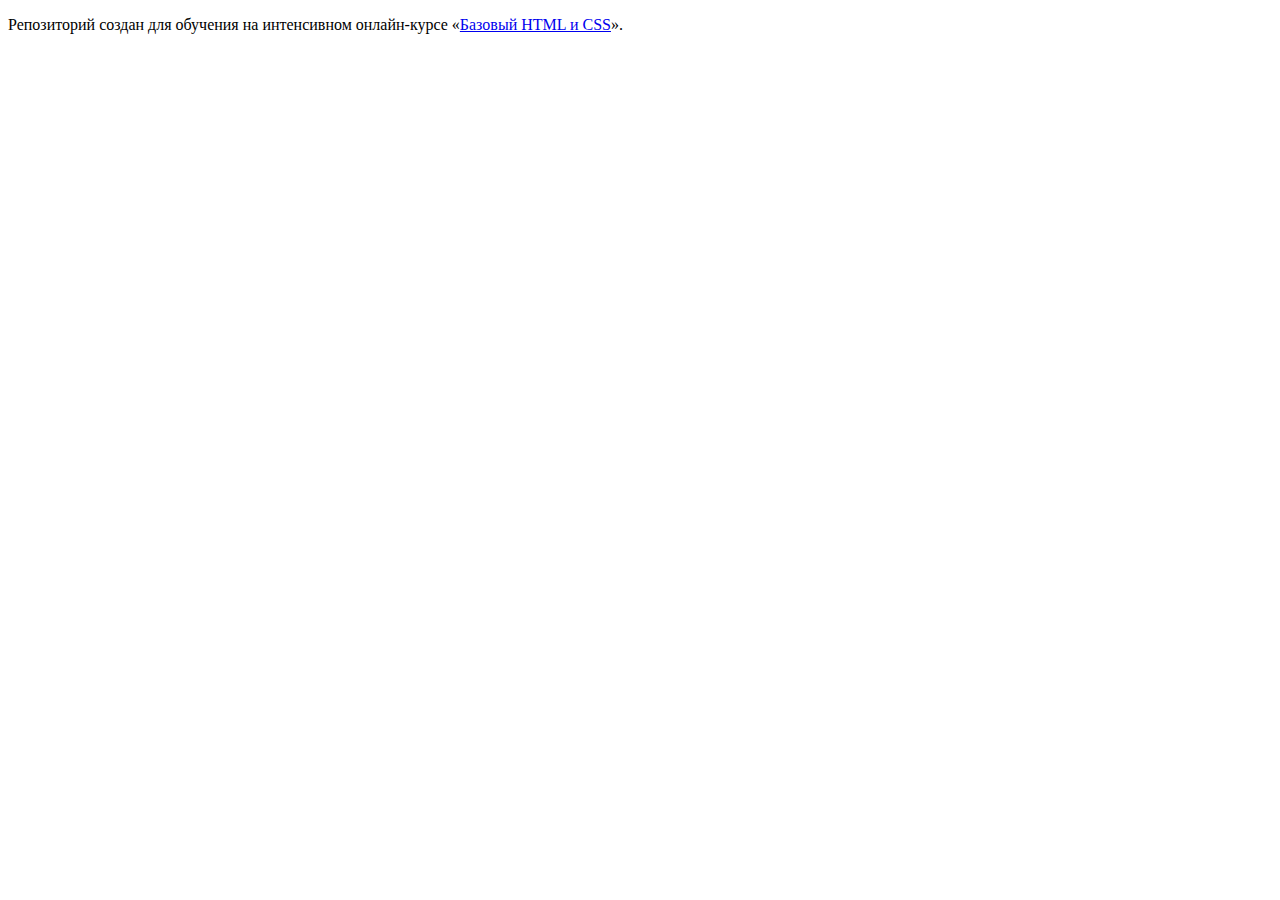
==== index.html @ d5a1de82 ":hatching_chick:" ====
<!DOCTYPE html>
<html lang="ru">
  <head>
    <meta charset="utf-8">
    <title>HTML Academy: Барбершоп</title>
  </head>
  <body>

    <p>Репозиторий создан для обучения на интенсивном онлайн‑курсе «<a href="https://htmlacademy.ru/intensive/htmlcss">Базовый HTML и CSS</a>».</p>

  </body>
</html>
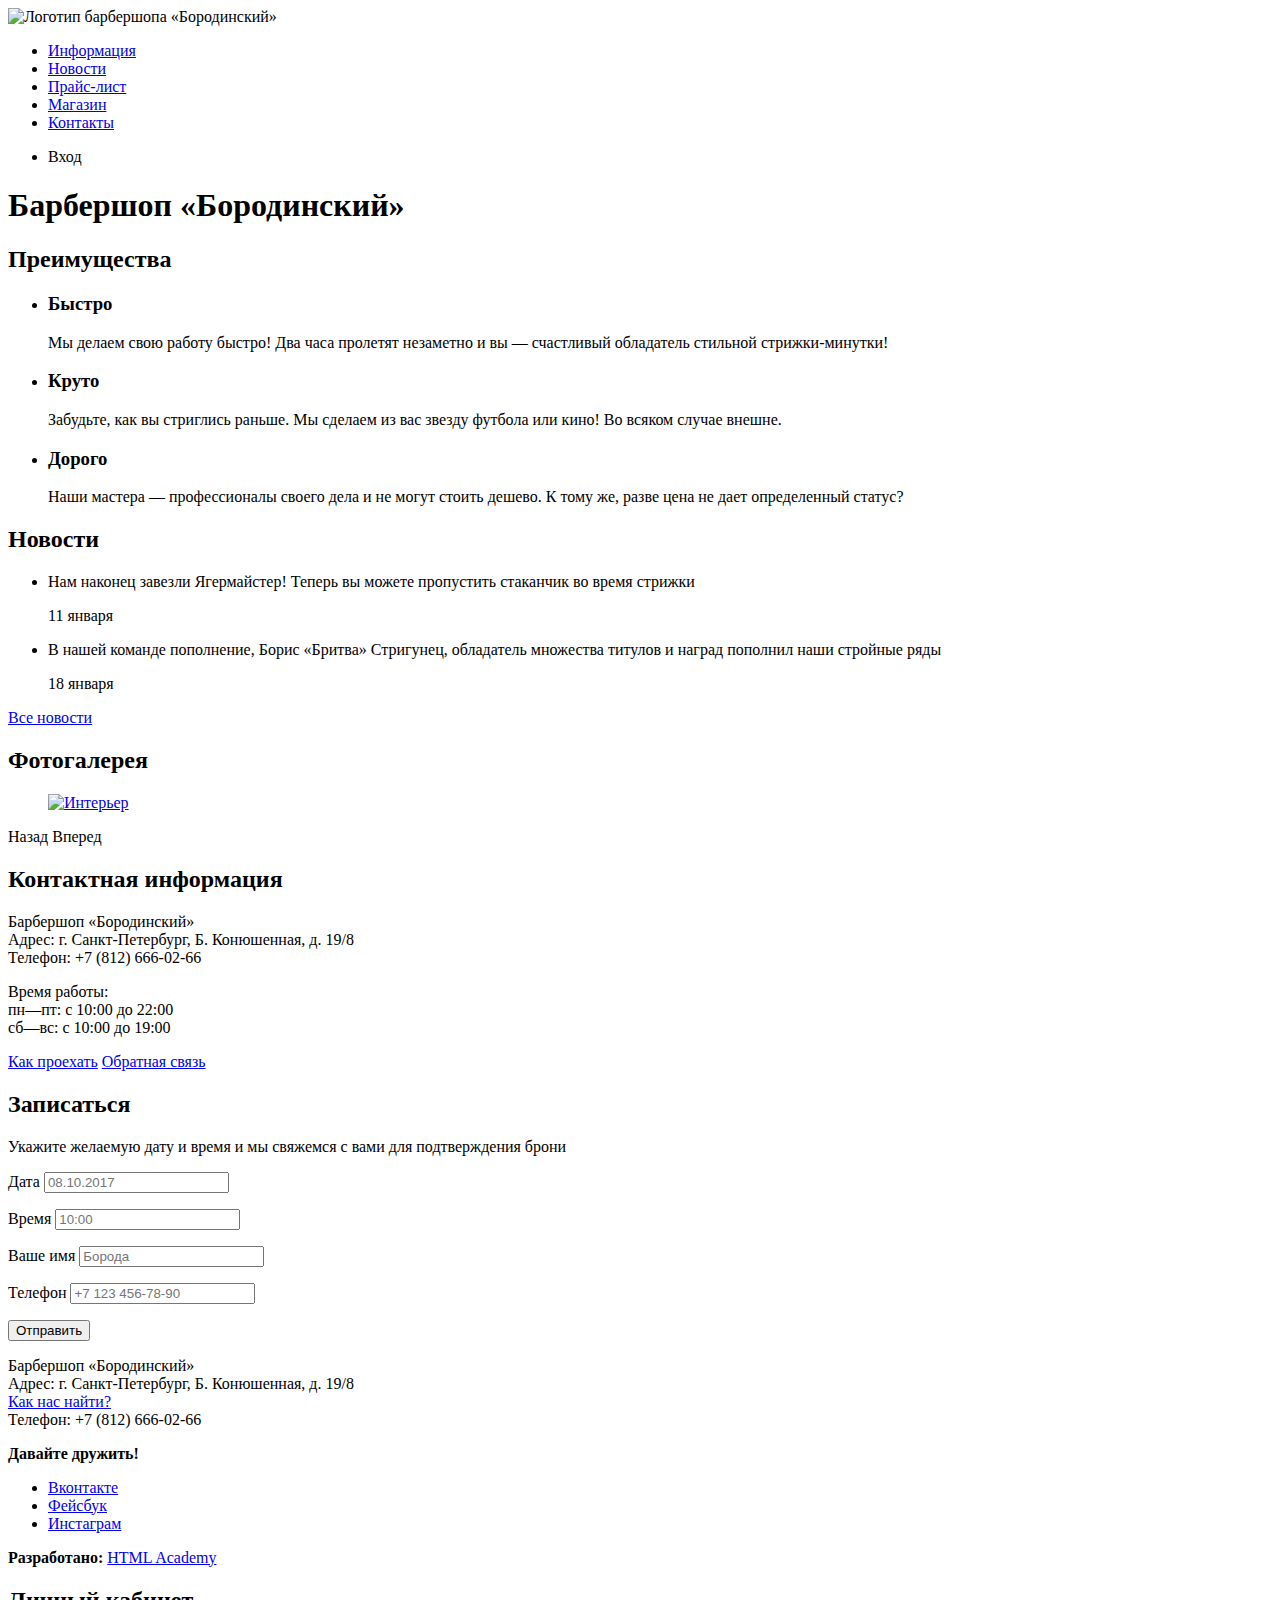
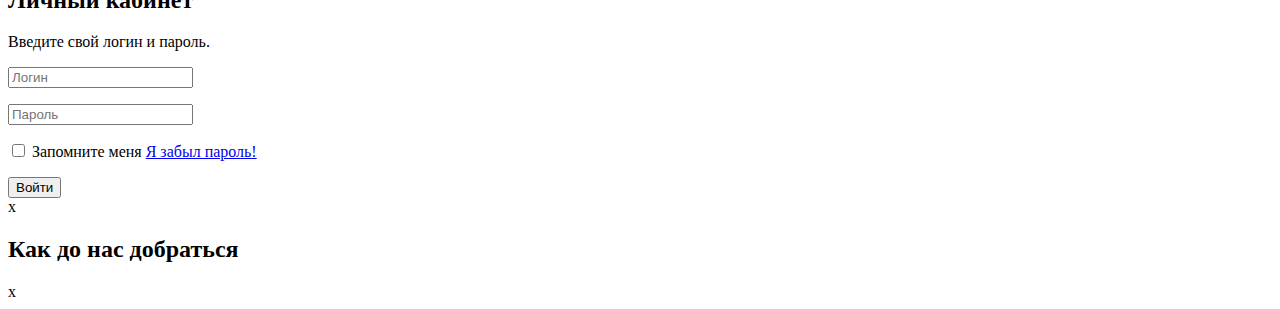
==== commit 12afd858: "barbershop layout start" ====
--- a/index.html
+++ b/index.html
@@ -2,11 +2,141 @@
 <html lang="ru">
   <head>
     <meta charset="utf-8">
-    <title>HTML Academy: Барбершоп</title>
+    <title>Барбершоп «Бородинский»</title>
   </head>
   <body>
-
-    <p>Репозиторий создан для обучения на интенсивном онлайн‑курсе «<a href="https://htmlacademy.ru/intensive/htmlcss">Базовый HTML и CSS</a>».</p>
-
+    <header class="main-header">
+      <nav class="main-navigation">
+        <a class="main-header-logo">
+          <img src="img/index-logo.svg" width="368" height="153" alt="Логотип барбершопа «Бородинский»">
+        </a>
+        <ul class="site-navigation">
+          <li><a href="info.html">Информация</a></li>
+          <li><a href="news.html">Новости</a></li>
+          <li><a href="price.html">Прайс-лист</a></li>
+          <li><a href="catalog.html">Магазин</a></li>
+          <li><a href="contacts.html">Контакты</a></li>
+        </ul>
+        <ul class="user-navigation">
+          <li class="login-link">Вход</li>
+        </ul>
+      </nav>
+    </header>
+    <main class="container">
+      <h1 class="visually-hidden">Барбершоп «Бородинский»</h1>
+      <section class="features">
+        <h2 class="visually-hidden">Преимущества</h2>
+        <ul class="features-list">
+          <li class="feature-item">
+            <h3>Быстро</h3>
+            <p>Мы делаем свою работу быстро! Два часа пролетят незаметно и вы — счастливый обладатель стильной стрижки-минутки!</p>
+          </li>
+          <li class="feature-item">
+            <h3>Круто</h3>
+            <p>Забудьте, как вы стриглись раньше. Мы сделаем из вас звезду футбола или кино! Во всяком случае внешне.</p>
+          </li>
+          <li class="feature-item">
+            <h3>Дорого</h3>
+            <p>Наши мастера — профессионалы своего дела и не могут стоить дешево. К тому же, разве цена не дает определенный статус?</p>
+          </li>
+        </ul>
+      </section>
+      <section class="news">
+        <h2>Новости</h2>
+        <ul class="news-list">
+          <li class="news-item">
+            <p>Нам наконец завезли Ягермайстер! Теперь вы можете пропустить стаканчик во время стрижки</p>
+            <time datetime="2016-01-11">11 января</time>
+          </li>
+          <li class="news-item">
+            <p>В нашей команде пополнение, Борис «Бритва» Стригунец, обладатель множества титулов и наград пополнил наши стройные ряды</p>
+            <time datetime="2016-01-18">18 января</time>
+          </li>
+        </ul>
+        <a class="button" href="news.html">Все новости</a>
+      </section>
+      <section class="gallery">
+        <h2>Фотогалерея</h2>
+        <figure class="gallery-content">
+          <a href="#"><img src="img/studio.jpg" width="286" height="164" alt="Интерьер"></a>
+        </figure>
+        <span class="button gallery-button gallery-button-back">Назад</span>
+        <span class="button gallery-button gallery-button-next">Вперед</span>
+      </section>
+      <section class="contacts">
+        <h2>Контактная информация</h2>
+        <p>
+          Барбершоп «Бородинский»<br> Адрес: г. Санкт-Петербург, Б. Конюшенная, д. 19/8<br> Телефон: +7 (812) 666-02-66
+        </p>
+        <p>
+          Время работы:<br> пн—пт: с 10:00 до 22:00<br> сб—вс: с 10:00 до 19:00
+        </p>
+        <a class="button contacts-button" href="map.html">Как проехать</a>
+        <a class="button contacts-button" href="contacts.html">Обратная связь</a>
+      </section>
+      <section class="appointment">
+        <h2>Записаться</h2>
+        <p class="appointment-info">Укажите желаемую дату и время и мы свяжемся с вами для подтверждения брони</p>
+        <form class="appointment-form" action="https://echo.htmlacademy.ru" method="post">
+          <p class="appointment-item">
+            Дата
+            <input type="text" name="date" value="" placeholder="08.10.2017">
+          </p>
+          <p class="appointment-item">
+            Время
+            <input type="text" name="time" value="" placeholder="10:00">
+          </p>
+          <p class="appointment-item">
+            Ваше имя
+            <input type="text" name="name" value="" placeholder="Борода">
+          </p>
+          <p class="appointment-item">
+            Телефон
+            <input type="tel" name="phone" value="" placeholder="+7 123 456-78-90">
+          </p>
+          <button class="button" type="submit">Отправить</button>
+        </form>
+      </section>
+    </main>
+    <footer class="main-footer">
+      <p class="footer-contacts">
+        Барбершоп «Бородинский»<br> Адрес: г. Санкт-Петербург, Б. Конюшенная, д. 19/8<br>
+        <a href="map.html">Как нас найти?</a><br> Телефон: +7 (812) 666-02-66
+      </p>
+      <div class="footer-social">
+        <b>Давайте дружить!</b>
+        <ul>
+          <li><a class="social-button" href="#">Вконтакте</a></li>
+          <li><a class="social-button" href="#">Фейсбук</a></li>
+          <li><a class="social-button" href="#">Инстаграм</a></li>
+        </ul>
+      </div>
+      <p class="footer-copyright">
+        <b>Разработано:</b>
+        <a class="button" href="https://htmlacademy.ru">HTML Academy</a>
+      </p>
+    </footer>
+    <section class="modal modal-login">
+      <h2>Личный кабинет</h2>
+      <p>Введите свой логин и пароль.</p>
+      <form class="login-form" action="https://echo.htmlacademy.ru" method="post">
+        <p>
+          <input class="login-icon-user" type="text" name="login" placeholder="Логин">
+        </p>
+        <p>
+          <input class="login-icon-password" type="password" name="password" placeholder="Пароль">
+        </p>
+        <p class="login-password-info">
+          <input type="checkbox" name="remember" class="visually-hidden"> Запомните меня
+          <a class="restore" href="#">Я забыл пароль!</a>
+        </p>
+        <button class="button" type="submit">Войти</button>
+      </form>
+      <span class="modal-close">x</span>
+    </section>
+    <section class="modal modal-map">
+      <h2 class="visually-hidden">Как до нас добраться</h2>
+      <span class="modal-close">x</span>
+    </section>
   </body>
 </html>
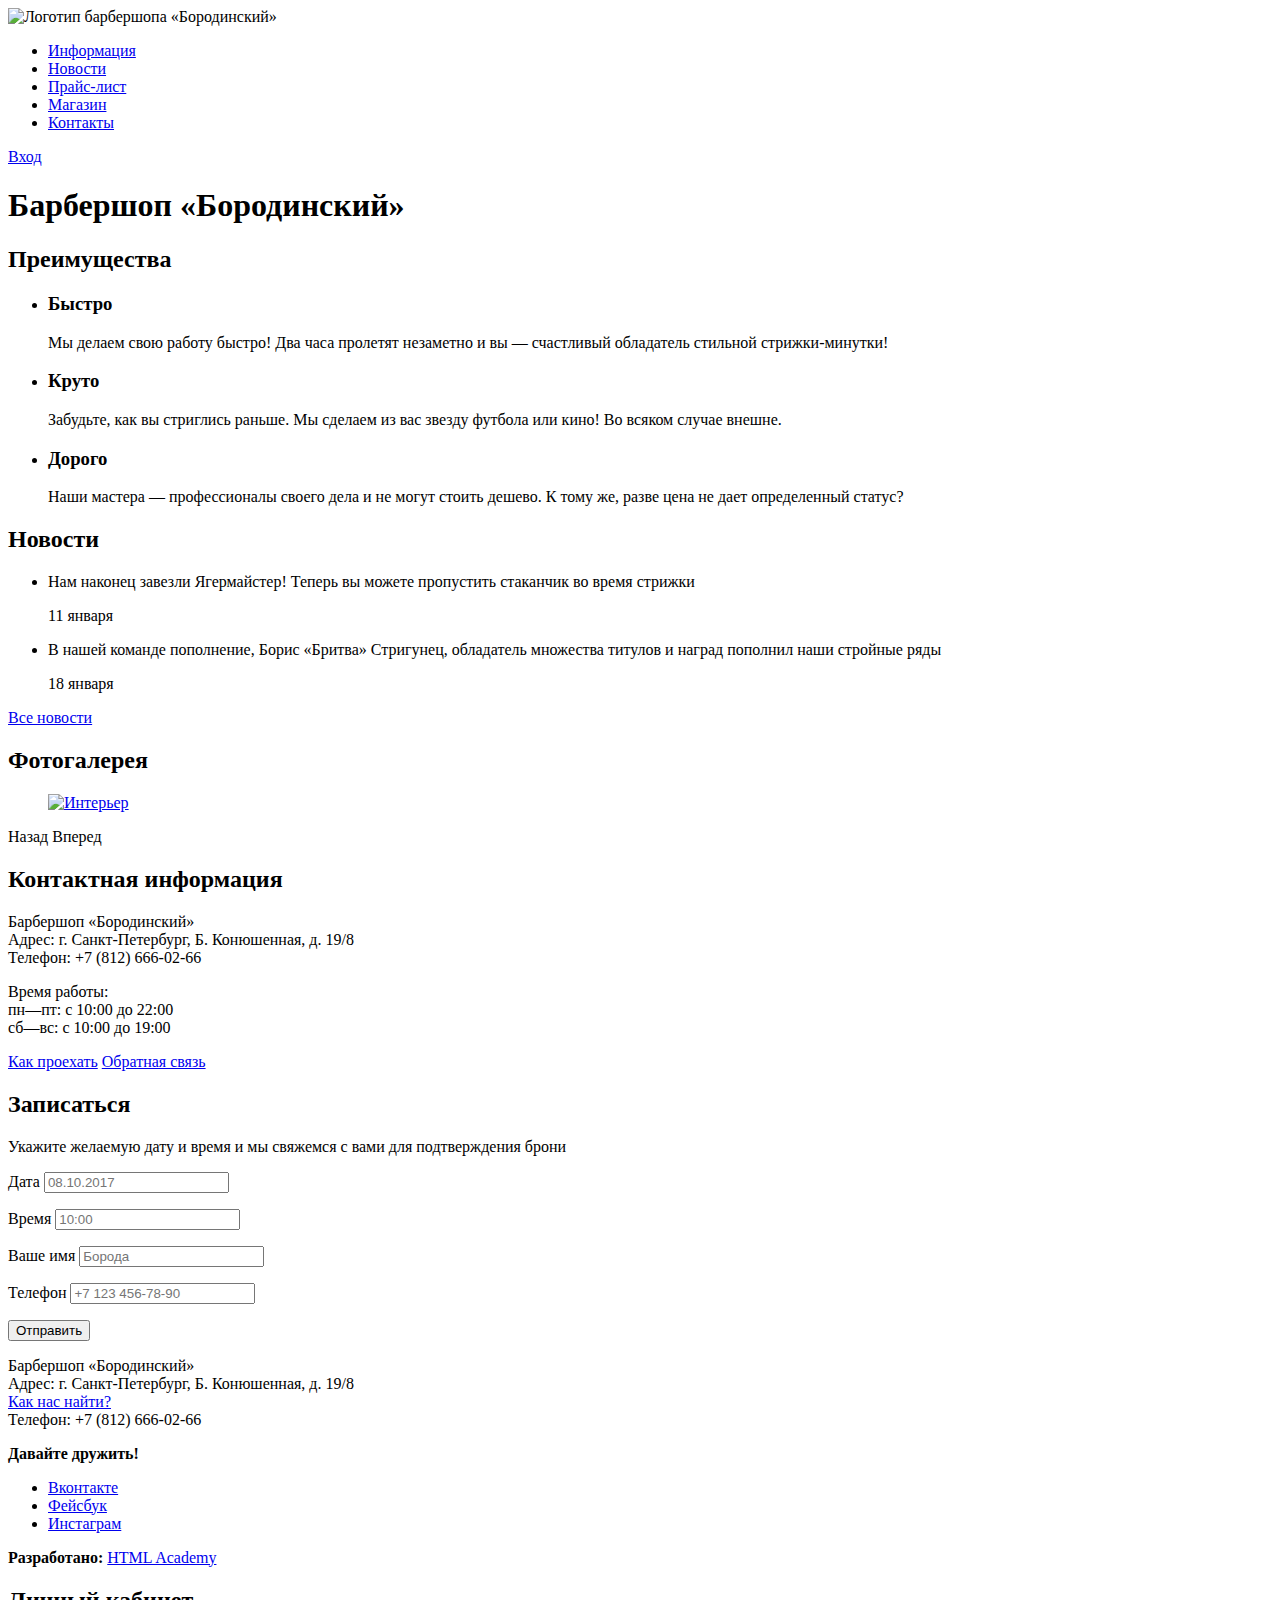
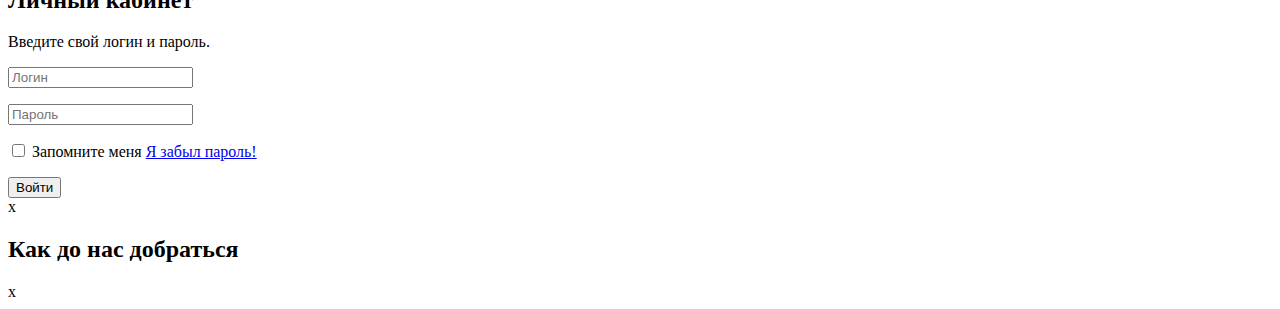
==== commit 47152256: "layout start" ====
--- a/index.html
+++ b/index.html
@@ -8,7 +8,7 @@
     <header class="main-header">
       <nav class="main-navigation">
         <a class="main-header-logo">
-          <img src="img/index-logo.svg" width="368" height="153" alt="Логотип барбершопа «Бородинский»">
+          <img src="http://placehold.it/368x153" width="368" height="153" alt="Логотип барбершопа «Бородинский»">
         </a>
         <ul class="site-navigation">
           <li><a href="info.html">Информация</a></li>
@@ -17,9 +17,9 @@
           <li><a href="catalog.html">Магазин</a></li>
           <li><a href="contacts.html">Контакты</a></li>
         </ul>
-        <ul class="user-navigation">
-          <li class="login-link">Вход</li>
-        </ul>
+        <div class="user-navigation">
+          <a class="login-link" href="#">Вход</a>
+        </div>
       </nav>
     </header>
     <main class="container">
@@ -58,7 +58,7 @@
       <section class="gallery">
         <h2>Фотогалерея</h2>
         <figure class="gallery-content">
-          <a href="#"><img src="img/studio.jpg" width="286" height="164" alt="Интерьер"></a>
+          <a href="#"><img src="http://placehold.it/286x164" width="286" height="164" alt="Интерьер"></a>
         </figure>
         <span class="button gallery-button gallery-button-back">Назад</span>
         <span class="button gallery-button gallery-button-next">Вперед</span>
@@ -100,7 +100,8 @@
     </main>
     <footer class="main-footer">
       <p class="footer-contacts">
-        Барбершоп «Бородинский»<br> Адрес: г. Санкт-Петербург, Б. Конюшенная, д. 19/8<br>
+        Барбершоп «Бородинский»<br>
+        Адрес: г. Санкт-Петербург, Б. Конюшенная, д. 19/8<br>
         <a href="map.html">Как нас найти?</a><br> Телефон: +7 (812) 666-02-66
       </p>
       <div class="footer-social">
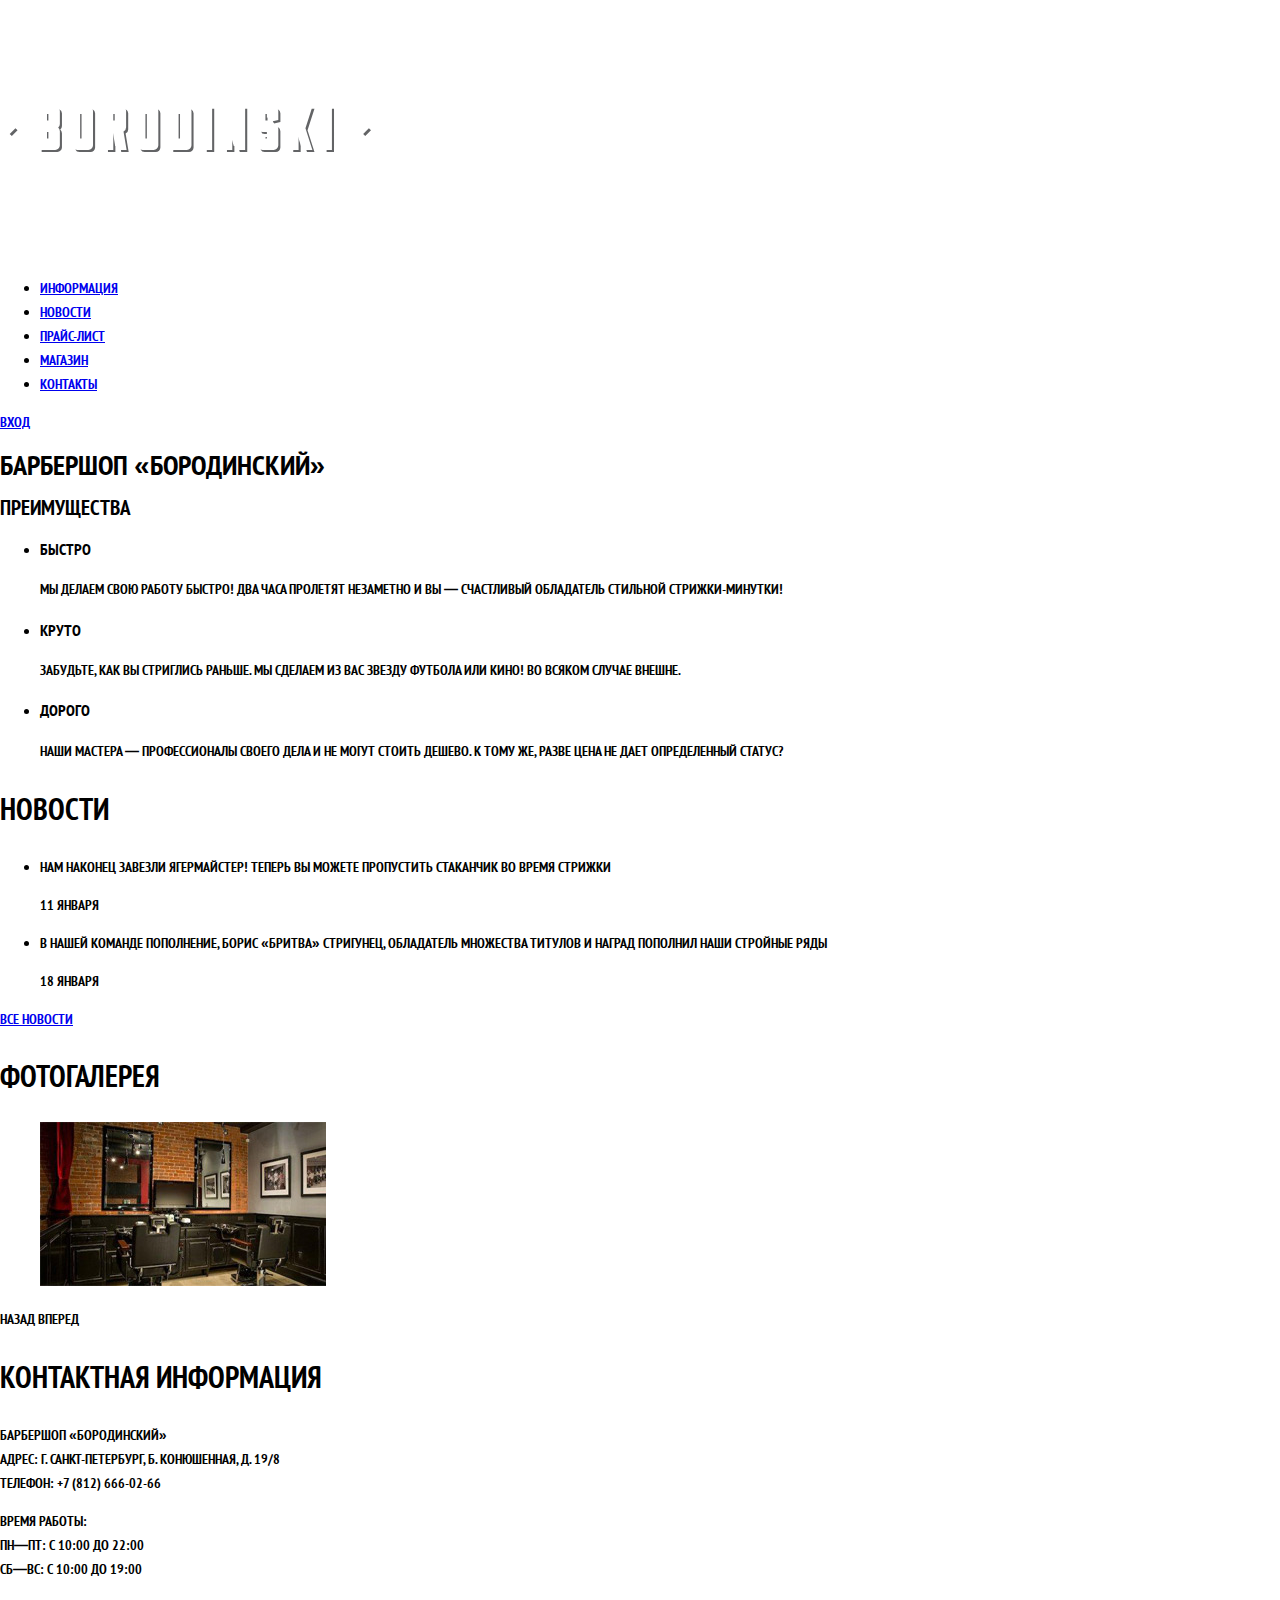
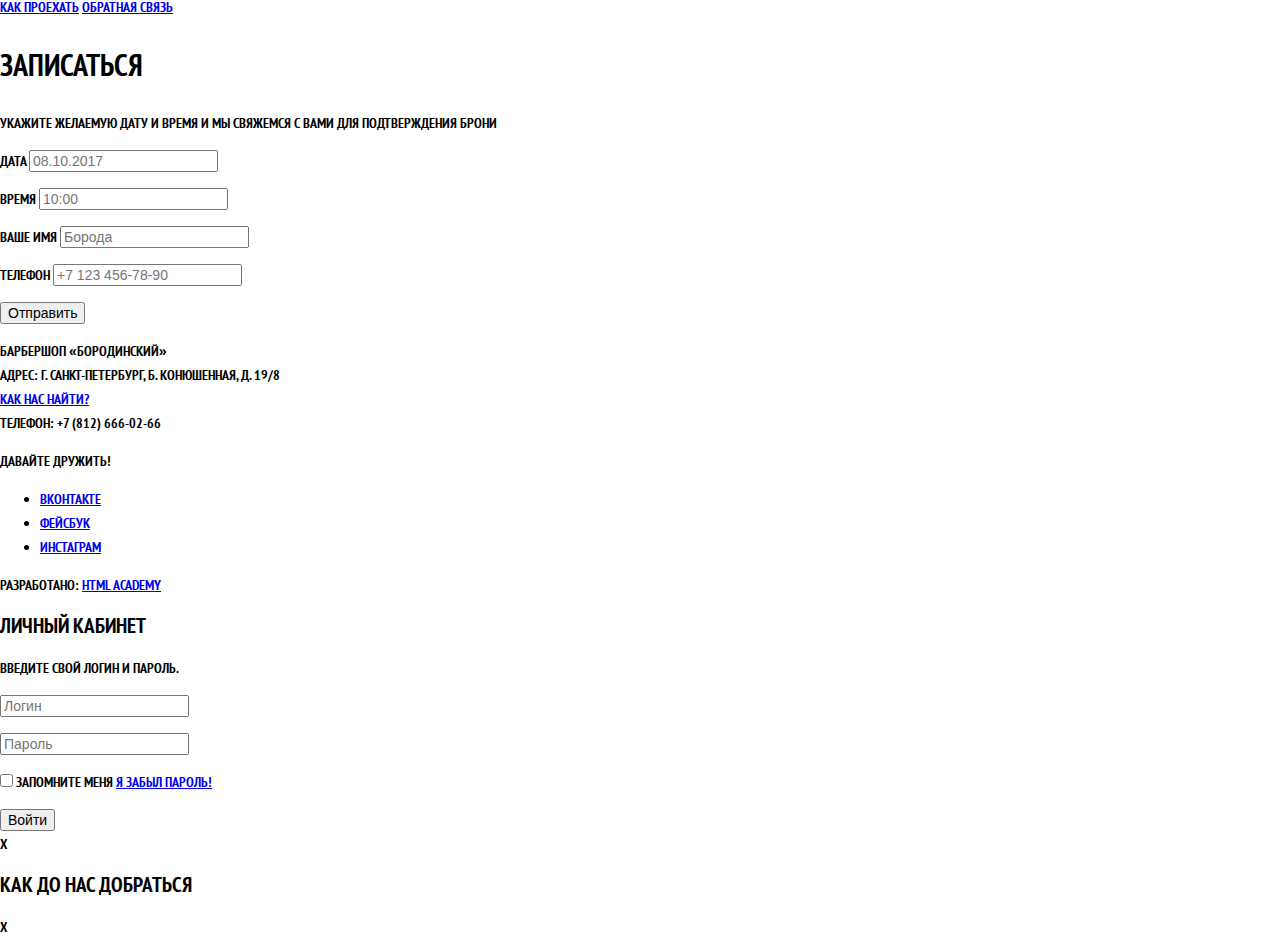
==== commit c3cf9d9f: "images and styling start" ====
--- a/index.html
+++ b/index.html
@@ -3,12 +3,14 @@
   <head>
     <meta charset="utf-8">
     <title>Барбершоп «Бородинский»</title>
+    <link rel="stylesheet" href="css/normalize.css">
+    <link rel="stylesheet" href="css/style.css">
   </head>
   <body>
     <header class="main-header">
       <nav class="main-navigation">
         <a class="main-header-logo">
-          <img src="http://placehold.it/368x153" width="368" height="153" alt="Логотип барбершопа «Бородинский»">
+          <img src="img/index-logo.svg" width="371" height="255" alt="Логотип барбершопа «Бородинский»">
         </a>
         <ul class="site-navigation">
           <li><a href="info.html">Информация</a></li>
@@ -42,7 +44,7 @@
         </ul>
       </section>
       <section class="news">
-        <h2>Новости</h2>
+        <h2 class="index-content-title">Новости</h2>
         <ul class="news-list">
           <li class="news-item">
             <p>Нам наконец завезли Ягермайстер! Теперь вы можете пропустить стаканчик во время стрижки</p>
@@ -56,15 +58,15 @@
         <a class="button" href="news.html">Все новости</a>
       </section>
       <section class="gallery">
-        <h2>Фотогалерея</h2>
+        <h2 class="index-content-title">Фотогалерея</h2>
         <figure class="gallery-content">
-          <a href="#"><img src="http://placehold.it/286x164" width="286" height="164" alt="Интерьер"></a>
+          <a href="#"><img src="img/photo-1.jpg" width="286" height="164" alt="Интерьер"></a>
         </figure>
         <span class="button gallery-button gallery-button-back">Назад</span>
         <span class="button gallery-button gallery-button-next">Вперед</span>
       </section>
       <section class="contacts">
-        <h2>Контактная информация</h2>
+        <h2 class="index-content-title">Контактная информация</h2>
         <p>
           Барбершоп «Бородинский»<br> Адрес: г. Санкт-Петербург, Б. Конюшенная, д. 19/8<br> Телефон: +7 (812) 666-02-66
         </p>
@@ -75,7 +77,7 @@
         <a class="button contacts-button" href="contacts.html">Обратная связь</a>
       </section>
       <section class="appointment">
-        <h2>Записаться</h2>
+        <h2 class="index-content-title">Записаться</h2>
         <p class="appointment-info">Укажите желаемую дату и время и мы свяжемся с вами для подтверждения брони</p>
         <form class="appointment-form" action="https://echo.htmlacademy.ru" method="post">
           <p class="appointment-item">
--- a/css/style.css
+++ b/css/style.css
@@ -0,0 +1,34 @@
+@font-face {
+  font-family: "PT Sans Narrow";
+  src: url("../fonts/ptsansnarrow.woff") format("woff2"),
+       url("../fonts/ptsansnarrow.woff2") format("woff");
+  font-weight: 400;
+  font-style: normal;
+}
+
+@font-face {
+  font-family: "PT Sans Narrow";
+  src: url("../fonts/ptsansnarrowbold.woff") format("woff2"),
+       url("../fonts/ptsansnarrowbold.woff2") format("woff");
+  font-weight: 700;
+  font-style: normal;
+}
+
+body {
+  font-family: "PT Sans Narrow", Arial, sans-serif;
+  font-size: 14px;
+  line-height: 24px;
+  font-weight: 700;
+  text-transform: uppercase;
+}
+
+.index-content-title,
+.page-title {
+  font-size: 30px;
+  line-height: 42px;
+}
+
+.page-content-title {
+  font-size: 24px;
+  line-height: 30px;
+}
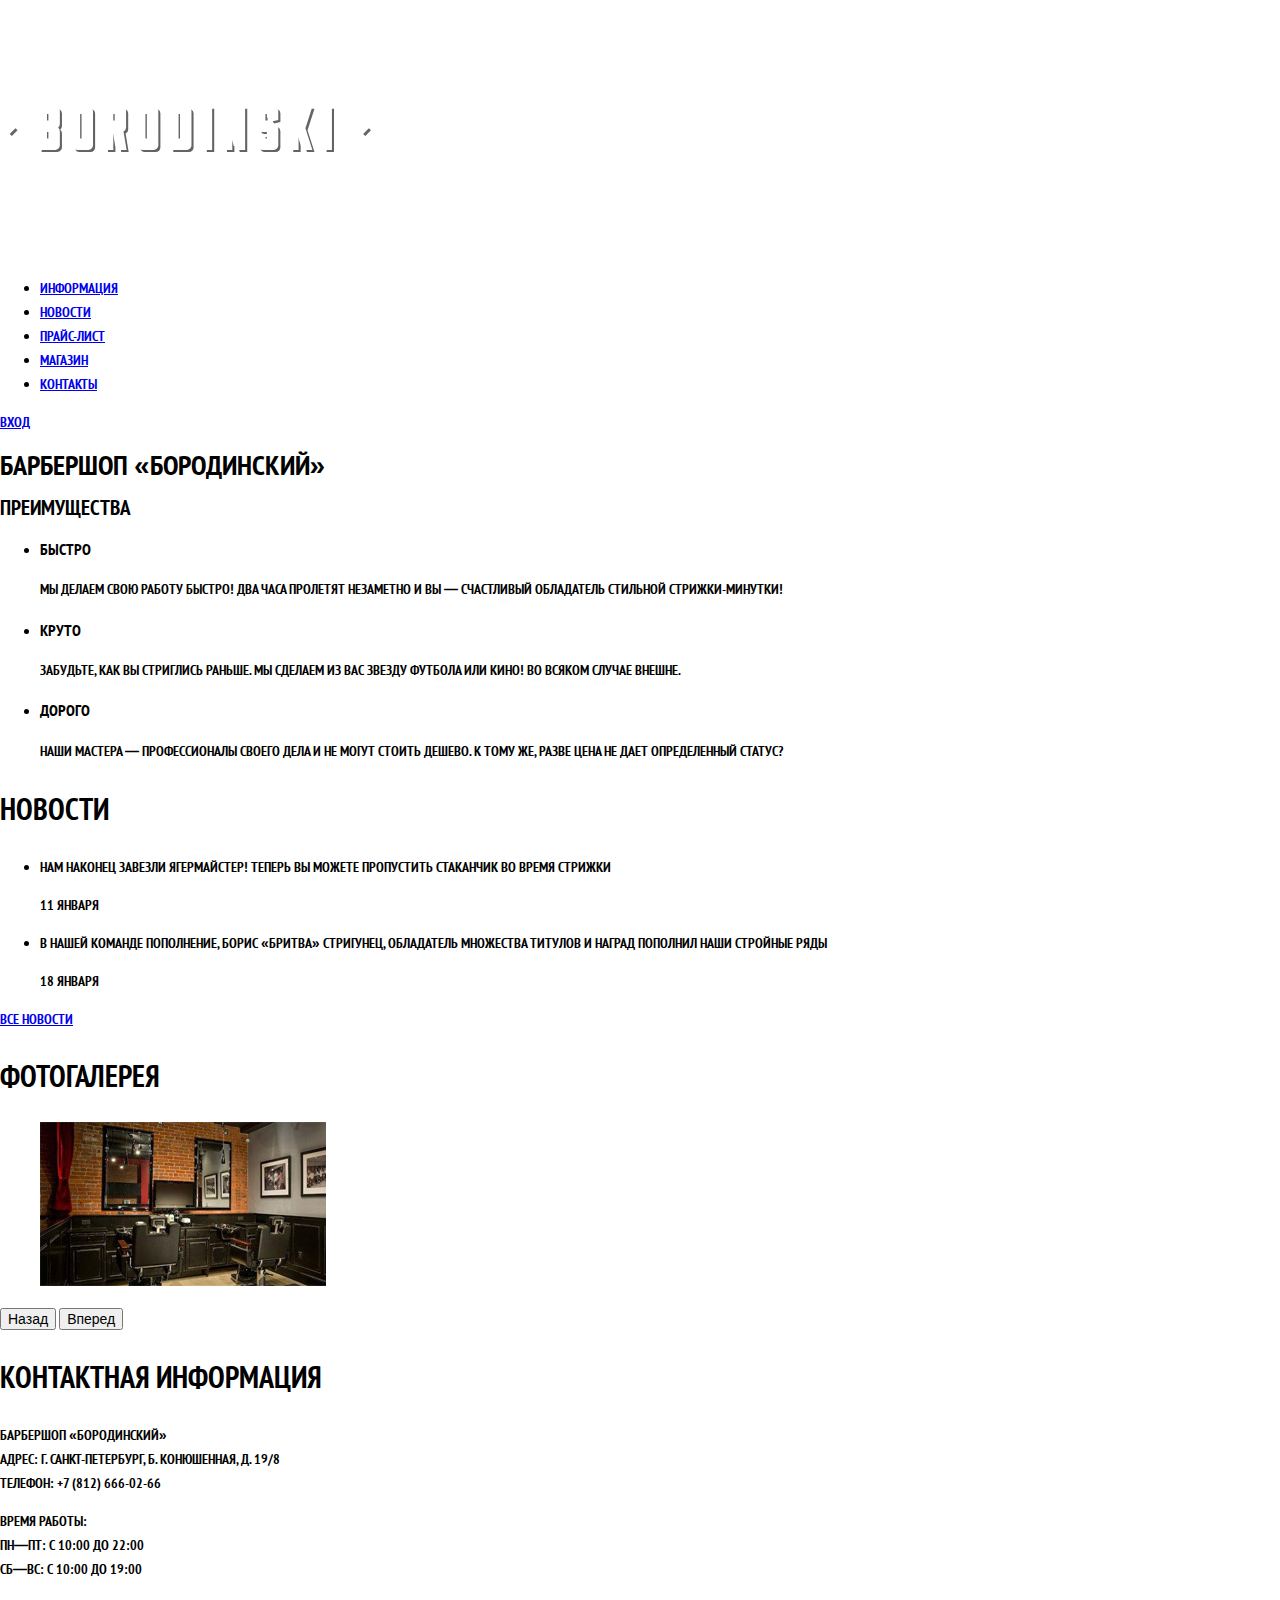
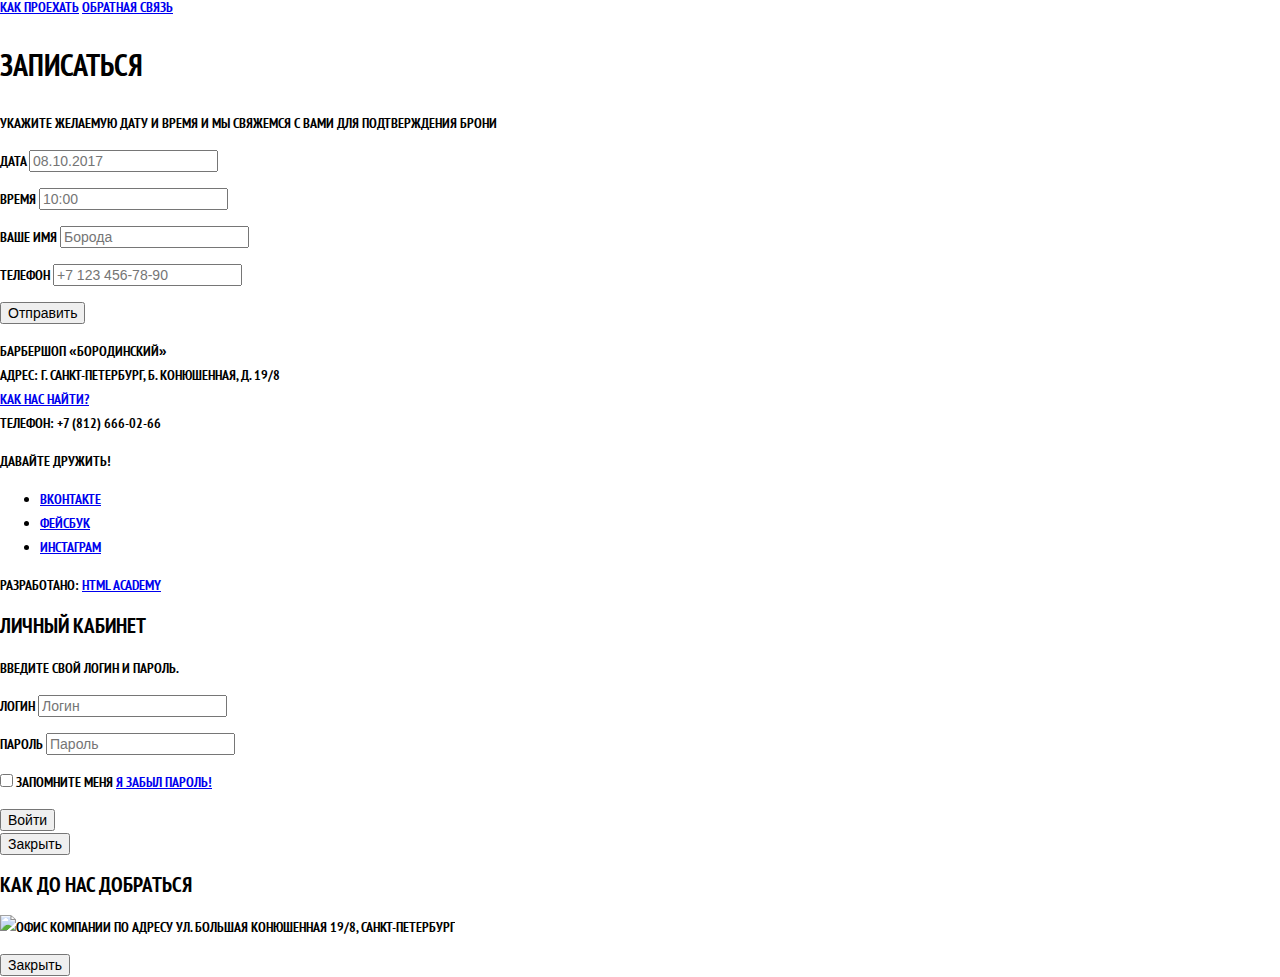
==== commit 7c77a733: "accessibility" ====
--- a/index.html
+++ b/index.html
@@ -62,8 +62,8 @@
         <figure class="gallery-content">
           <a href="#"><img src="img/photo-1.jpg" width="286" height="164" alt="Интерьер"></a>
         </figure>
-        <span class="button gallery-button gallery-button-back">Назад</span>
-        <span class="button gallery-button gallery-button-next">Вперед</span>
+        <button class="button gallery-button gallery-button-back">Назад</button>
+        <button class="button gallery-button gallery-button-next">Вперед</button>
       </section>
       <section class="contacts">
         <h2 class="index-content-title">Контактная информация</h2>
@@ -81,20 +81,20 @@
         <p class="appointment-info">Укажите желаемую дату и время и мы свяжемся с вами для подтверждения брони</p>
         <form class="appointment-form" action="https://echo.htmlacademy.ru" method="post">
           <p class="appointment-item">
-            Дата
-            <input type="text" name="date" value="" placeholder="08.10.2017">
+            <label for="appointment-date">Дата</label>
+            <input id="appointment-date" type="text" name="date" value="" placeholder="08.10.2017">
           </p>
           <p class="appointment-item">
-            Время
-            <input type="text" name="time" value="" placeholder="10:00">
+            <label for="appointment-time">Время</label>
+            <input id="appointment-time" type="text" name="time" value="" placeholder="10:00">
           </p>
           <p class="appointment-item">
-            Ваше имя
-            <input type="text" name="name" value="" placeholder="Борода">
+            <label for="appointment-name">Ваше имя</label>
+            <input id="appointment-name" type="text" name="name" value="" placeholder="Борода">
           </p>
           <p class="appointment-item">
-            Телефон
-            <input type="tel" name="phone" value="" placeholder="+7 123 456-78-90">
+            <label for="appointment-phone">Телефон</label>
+            <input id="appointment-phone" type="tel" name="phone" value="" placeholder="+7 123 456-78-90">
           </p>
           <button class="button" type="submit">Отправить</button>
         </form>
@@ -124,22 +124,31 @@
       <p>Введите свой логин и пароль.</p>
       <form class="login-form" action="https://echo.htmlacademy.ru" method="post">
         <p>
-          <input class="login-icon-user" type="text" name="login" placeholder="Логин">
+          <label class="visually-hidden" for="user-login">Логин</label>
+          <input class="login-icon-user" id="user-login" type="text" name="login" placeholder="Логин">
         </p>
         <p>
-          <input class="login-icon-password" type="password" name="password" placeholder="Пароль">
+          <label class="visually-hidden" for="user-password">Пароль</label>
+          <input class="login-icon-password" id="user-password" type="password" name="password" placeholder="Пароль">
         </p>
         <p class="login-password-info">
-          <input type="checkbox" name="remember" class="visually-hidden"> Запомните меня
+          <label class="login-checkbox">
+            <input type="checkbox" name="remember" class="visually-hidden">
+            <span class="checkbox-indicator"></span>
+            Запомните меня
+          </label>
           <a class="restore" href="#">Я забыл пароль!</a>
         </p>
         <button class="button" type="submit">Войти</button>
       </form>
-      <span class="modal-close">x</span>
+      <button class="modal-close" type="button">Закрыть</button>
     </section>
     <section class="modal modal-map">
       <h2 class="visually-hidden">Как до нас добраться</h2>
-      <span class="modal-close">x</span>
+      <p>
+        <img src="img/map.jpg" width="780" height="560" alt="Офис компании по адресу ул. Большая Конюшенная 19/8, Санкт-Петербург">
+      </p>
+      <button class="modal-close" type="button">Закрыть</button>
     </section>
   </body>
 </html>
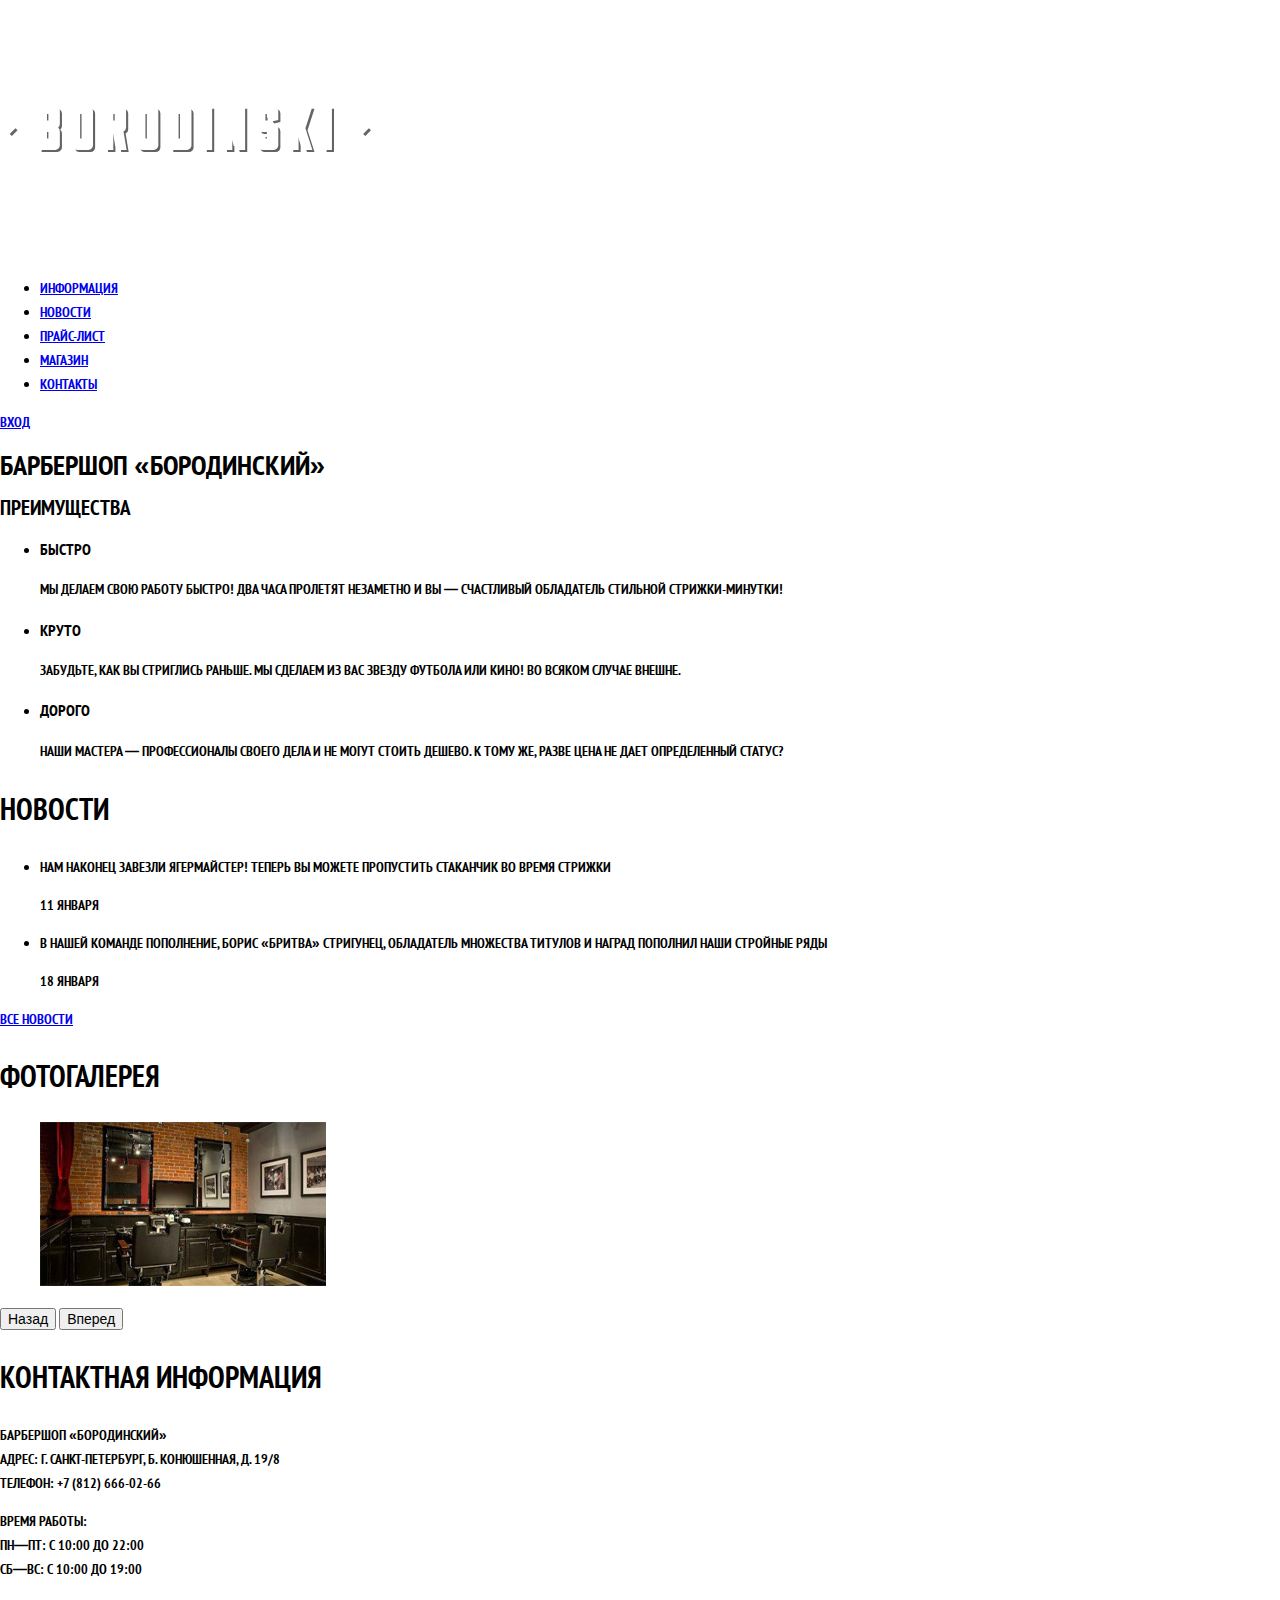
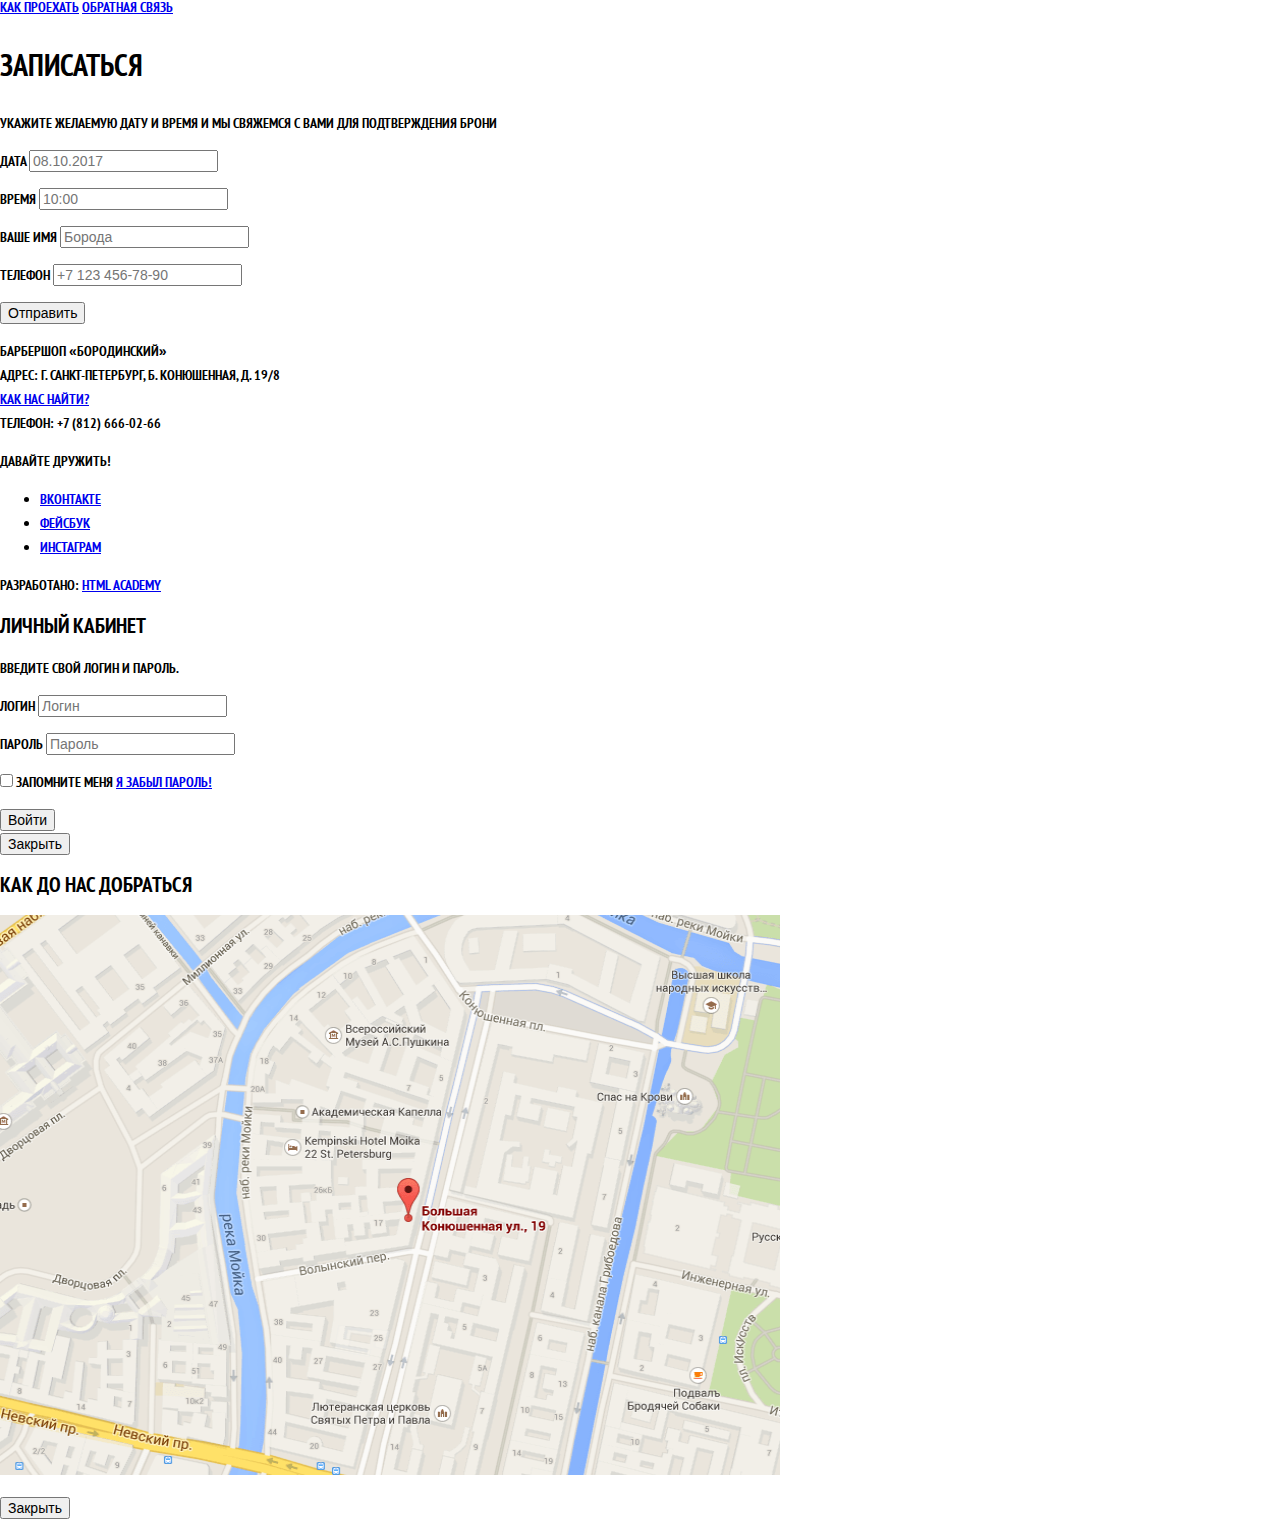
==== commit 3c4b95cc: "accessibility fix class" ====
--- a/index.html
+++ b/index.html
@@ -146,7 +146,7 @@
     <section class="modal modal-map">
       <h2 class="visually-hidden">Как до нас добраться</h2>
       <p>
-        <img src="img/map.jpg" width="780" height="560" alt="Офис компании по адресу ул. Большая Конюшенная 19/8, Санкт-Петербург">
+        <img src="img/map.png" width="780" height="560" alt="Офис компании по адресу ул. Большая Конюшенная 19/8, Санкт-Петербург">
       </p>
       <button class="modal-close" type="button">Закрыть</button>
     </section>
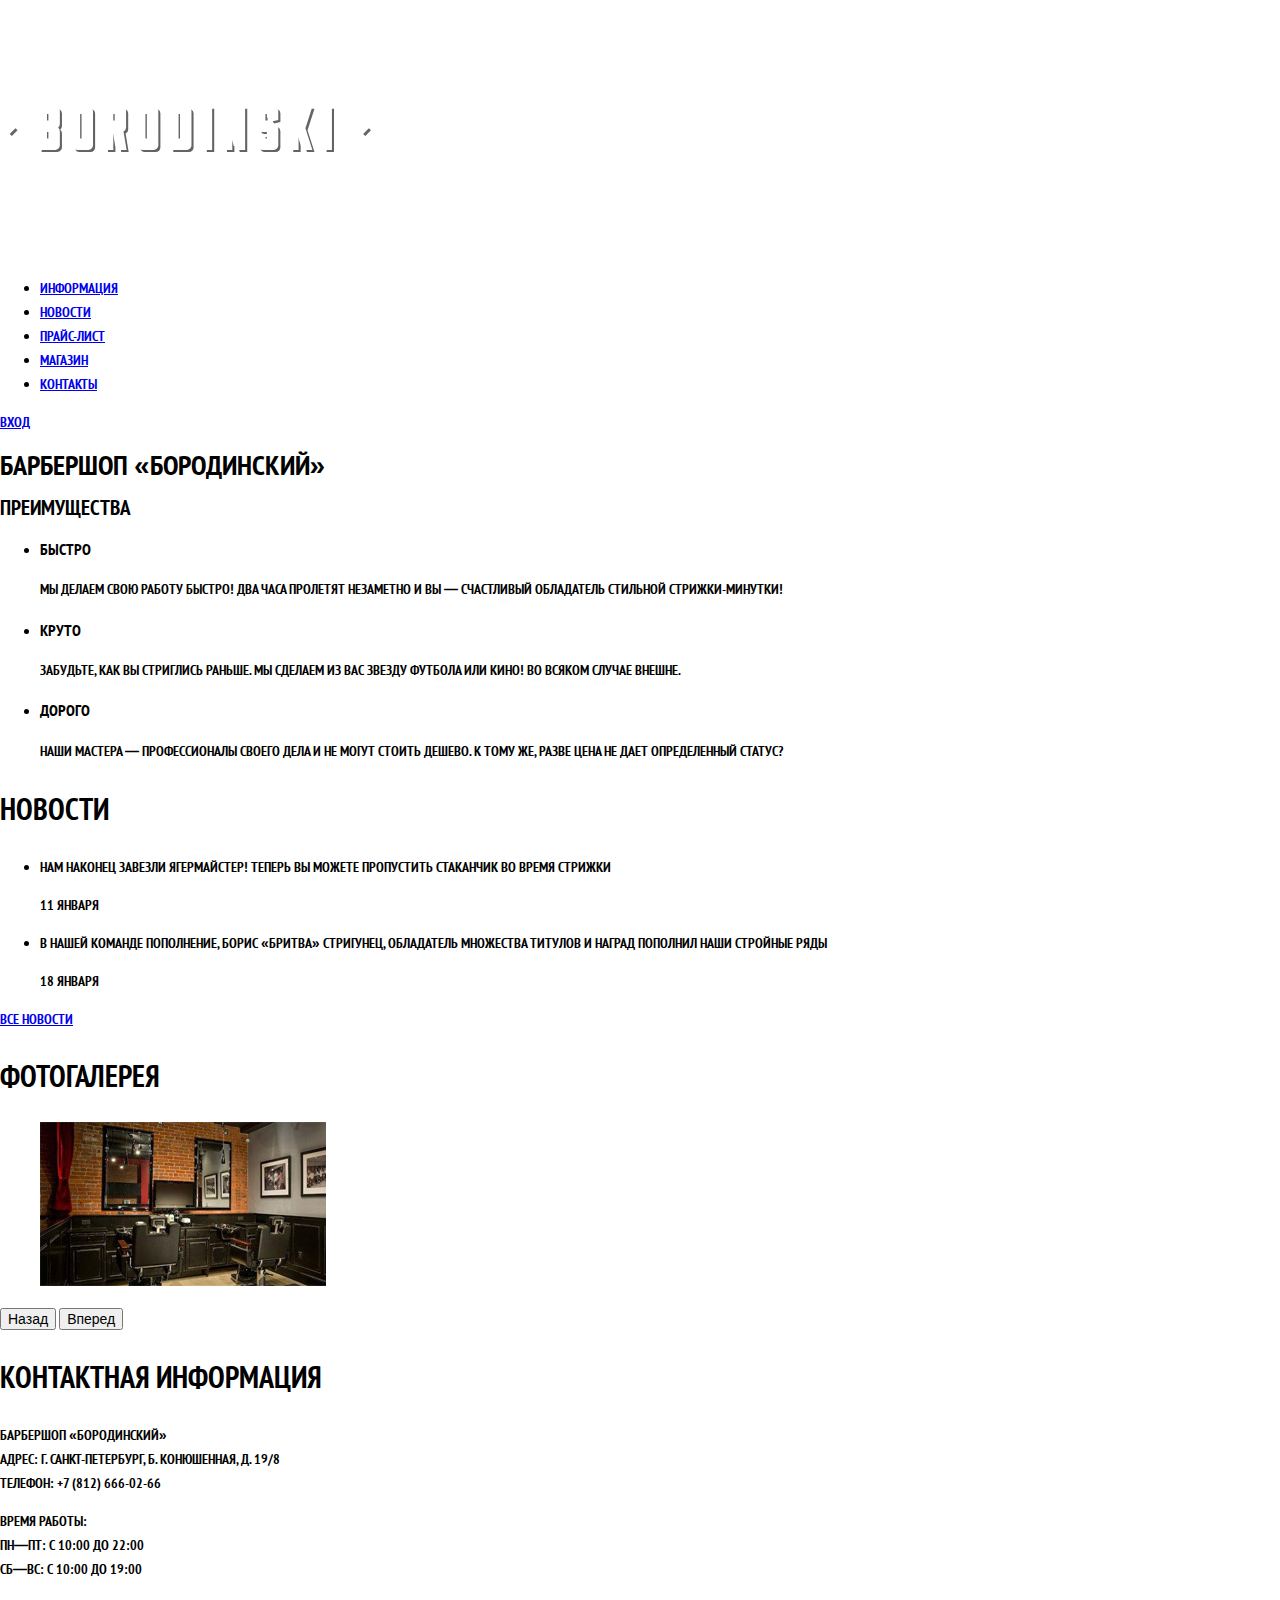
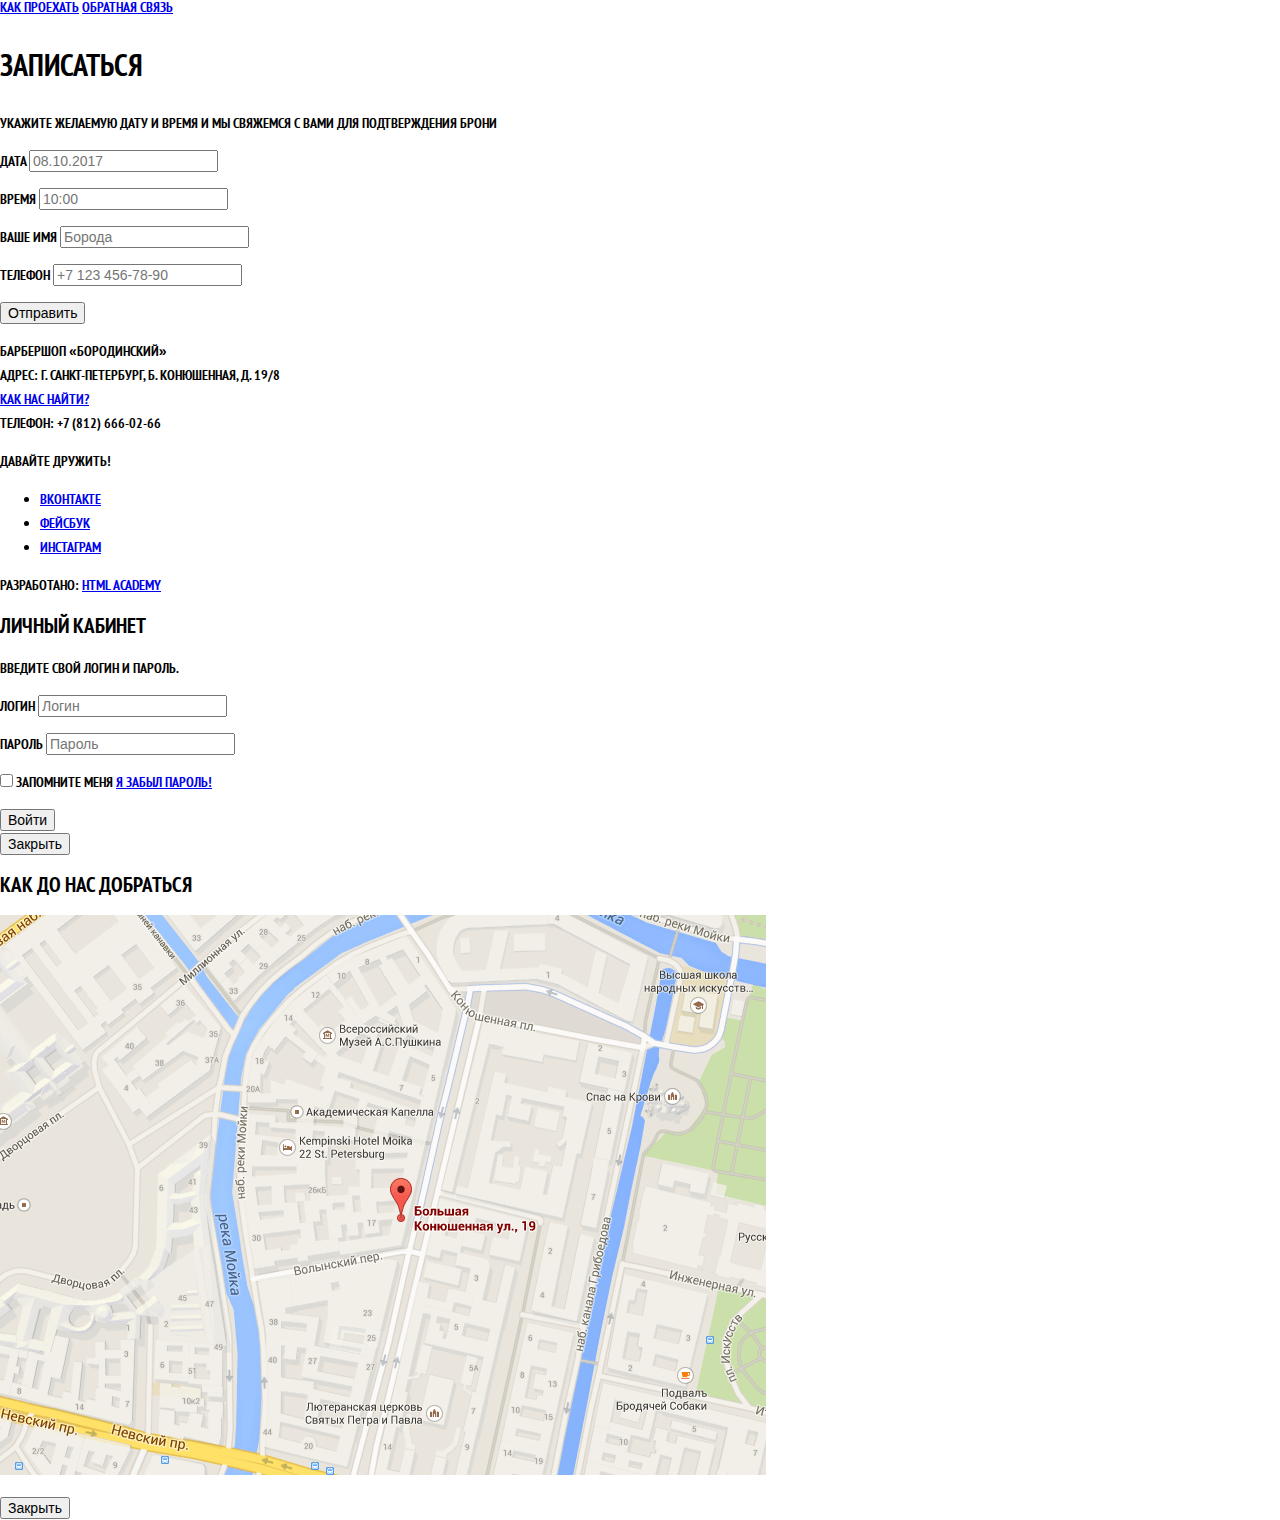
==== commit 93816f92: "map size" ====
--- a/index.html
+++ b/index.html
@@ -146,7 +146,7 @@
     <section class="modal modal-map">
       <h2 class="visually-hidden">Как до нас добраться</h2>
       <p>
-        <img src="img/map.png" width="780" height="560" alt="Офис компании по адресу ул. Большая Конюшенная 19/8, Санкт-Петербург">
+        <img src="img/map.png" width="766" height="560" alt="Офис компании по адресу ул. Большая Конюшенная 19/8, Санкт-Петербург">
       </p>
       <button class="modal-close" type="button">Закрыть</button>
     </section>
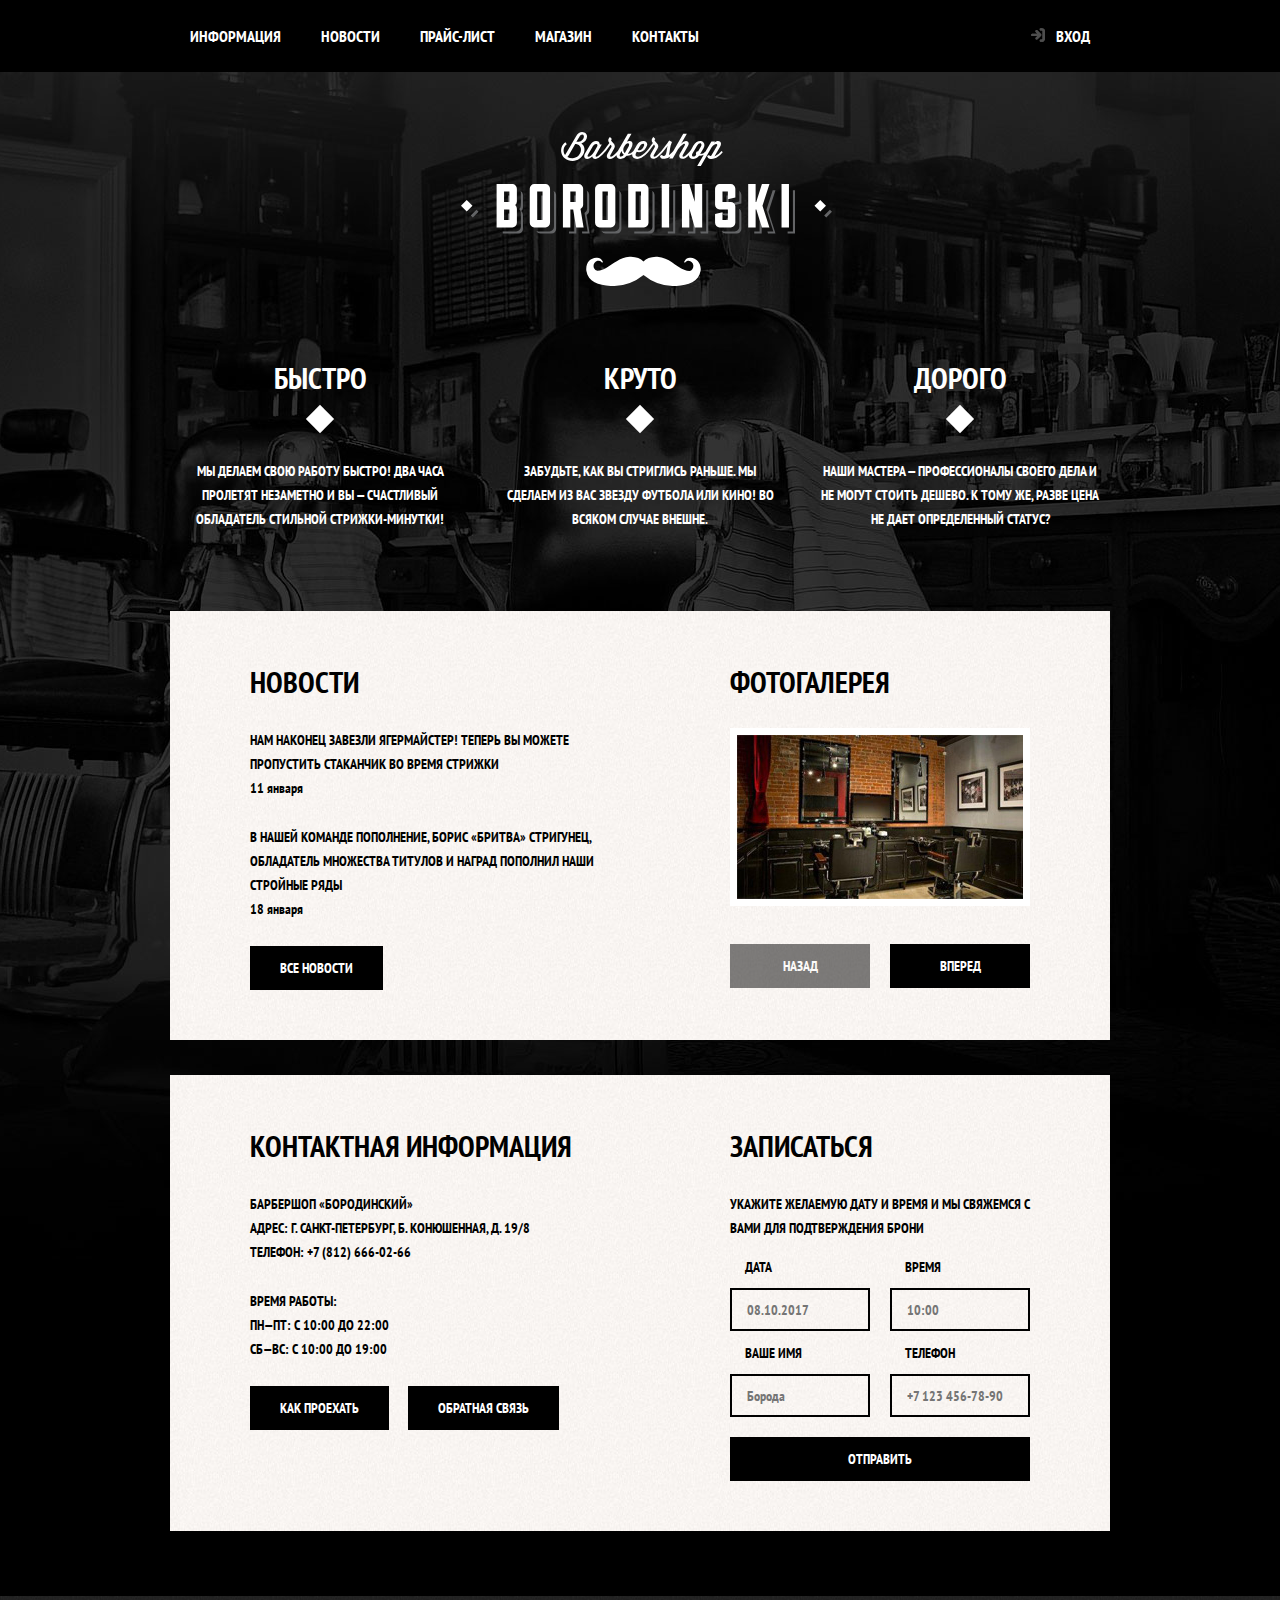
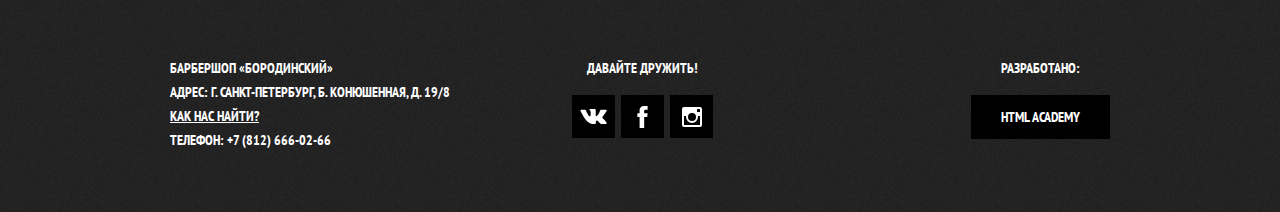
==== commit 89f0794b: "changes" ====
--- a/index.html
+++ b/index.html
@@ -1,17 +1,20 @@
 <!DOCTYPE html>
 <html lang="ru">
-  <head>
-    <meta charset="utf-8">
-    <title>Барбершоп «Бородинский»</title>
-    <link rel="stylesheet" href="css/normalize.css">
-    <link rel="stylesheet" href="css/style.css">
-  </head>
-  <body>
-    <header class="main-header">
-      <nav class="main-navigation">
-        <a class="main-header-logo">
-          <img src="img/index-logo.svg" width="371" height="255" alt="Логотип барбершопа «Бородинский»">
-        </a>
+<head>
+  <meta charset="utf-8">
+  <title>Барбершоп «Бородинский»</title>
+  <link href="https://fonts.googleapis.com/css?family=PT+Sans+Narrow:400,700&amp;subset=latin,cyrillic" rel="stylesheet">
+  <link rel="stylesheet" href="css/normalize.css">
+  <link rel="stylesheet" href="css/style.css">
+</head>
+<body>
+<header class="main-header">
+  <nav class="main-navigation">
+    <a class="main-header-logo">
+      <img src="img/index-logo.svg" width="371" height="155" alt="Логотип барбершопа «Бородинский»">
+    </a>
+    <div class="main-navigation-wrapper">
+      <div class="container">
         <ul class="site-navigation">
           <li><a href="info.html">Информация</a></li>
           <li><a href="news.html">Новости</a></li>
@@ -19,136 +22,131 @@
           <li><a href="catalog.html">Магазин</a></li>
           <li><a href="contacts.html">Контакты</a></li>
         </ul>
-        <div class="user-navigation">
-          <a class="login-link" href="#">Вход</a>
-        </div>
-      </nav>
-    </header>
-    <main class="container">
-      <h1 class="visually-hidden">Барбершоп «Бородинский»</h1>
-      <section class="features">
-        <h2 class="visually-hidden">Преимущества</h2>
-        <ul class="features-list">
-          <li class="feature-item">
-            <h3>Быстро</h3>
-            <p>Мы делаем свою работу быстро! Два часа пролетят незаметно и вы — счастливый обладатель стильной стрижки-минутки!</p>
-          </li>
-          <li class="feature-item">
-            <h3>Круто</h3>
-            <p>Забудьте, как вы стриглись раньше. Мы сделаем из вас звезду футбола или кино! Во всяком случае внешне.</p>
-          </li>
-          <li class="feature-item">
-            <h3>Дорого</h3>
-            <p>Наши мастера — профессионалы своего дела и не могут стоить дешево. К тому же, разве цена не дает определенный статус?</p>
-          </li>
+        <ul class="user-navigation">
+          <li><a class="login-link" href="login.html">Вход</a></li>
         </ul>
-      </section>
-      <section class="news">
-        <h2 class="index-content-title">Новости</h2>
-        <ul class="news-list">
-          <li class="news-item">
-            <p>Нам наконец завезли Ягермайстер! Теперь вы можете пропустить стаканчик во время стрижки</p>
-            <time datetime="2016-01-11">11 января</time>
-          </li>
-          <li class="news-item">
-            <p>В нашей команде пополнение, Борис «Бритва» Стригунец, обладатель множества титулов и наград пополнил наши стройные ряды</p>
-            <time datetime="2016-01-18">18 января</time>
-          </li>
-        </ul>
-        <a class="button" href="news.html">Все новости</a>
-      </section>
-      <section class="gallery">
-        <h2 class="index-content-title">Фотогалерея</h2>
+      </div>
+    </div>
+  </nav>
+</header>
+<main class="container">
+  <h1 class="visually-hidden">Барбершоп «Бородинский»</h1>
+  <section class="features">
+    <h2 class="visually-hidden">Преимущества</h2>
+    <ul class="features-list">
+      <li class="feature-item">
+        <h3>Быстро</h3>
+        <p>Мы делаем свою работу быстро! Два часа пролетят незаметно и вы — счастливый обладатель стильной стрижки-минутки!</p>
+      </li>
+      <li class="feature-item">
+        <h3>Круто</h3>
+        <p>Забудьте, как вы стриглись раньше. Мы сделаем из вас звезду футбола или кино! Во всяком случае внешне.</p>
+      </li>
+      <li class="feature-item">
+        <h3>Дорого</h3>
+        <p>Наши мастера — профессионалы своего дела и не могут стоить дешево. К тому же, разве цена не дает определенный статус?</p>
+      </li>
+    </ul>
+  </section>
+  <div class="index-columns">
+    <section class="news">
+      <h2>Новости</h2>
+      <ul class="news-list">
+        <li class="news-item">
+          <p>Нам наконец завезли Ягермайстер! Теперь вы можете пропустить стаканчик во время стрижки</p>
+          <time datetime="2016-01-11">11 января</time>
+        </li>
+        <li class="news-item">
+          <p>В нашей команде пополнение, Борис «Бритва» Стригунец, обладатель множества титулов и наград пополнил наши стройные ряды</p>
+          <time datetime="2016-01-18">18 января</time>
+        </li>
+      </ul>
+      <a class="button" href="news.html">Все новости</a>
+    </section>
+    <section class="gallery">
+      <h2>Фотогалерея</h2>
+      <div class="gallery-container">
         <figure class="gallery-content">
-          <a href="#"><img src="img/photo-1.jpg" width="286" height="164" alt="Интерьер"></a>
+          <a href="#"><img src="img/studio.jpg" width="286" height="164" alt="Интерьер"></a>
         </figure>
-        <button class="button gallery-button gallery-button-back">Назад</button>
-        <button class="button gallery-button gallery-button-next">Вперед</button>
-      </section>
-      <section class="contacts">
-        <h2 class="index-content-title">Контактная информация</h2>
-        <p>
-          Барбершоп «Бородинский»<br> Адрес: г. Санкт-Петербург, Б. Конюшенная, д. 19/8<br> Телефон: +7 (812) 666-02-66
-        </p>
-        <p>
-          Время работы:<br> пн—пт: с 10:00 до 22:00<br> сб—вс: с 10:00 до 19:00
-        </p>
-        <a class="button contacts-button" href="map.html">Как проехать</a>
-        <a class="button contacts-button" href="contacts.html">Обратная связь</a>
-      </section>
-      <section class="appointment">
-        <h2 class="index-content-title">Записаться</h2>
-        <p class="appointment-info">Укажите желаемую дату и время и мы свяжемся с вами для подтверждения брони</p>
-        <form class="appointment-form" action="https://echo.htmlacademy.ru" method="post">
-          <p class="appointment-item">
-            <label for="appointment-date">Дата</label>
-            <input id="appointment-date" type="text" name="date" value="" placeholder="08.10.2017">
-          </p>
-          <p class="appointment-item">
-            <label for="appointment-time">Время</label>
-            <input id="appointment-time" type="text" name="time" value="" placeholder="10:00">
-          </p>
-          <p class="appointment-item">
-            <label for="appointment-name">Ваше имя</label>
-            <input id="appointment-name" type="text" name="name" value="" placeholder="Борода">
-          </p>
-          <p class="appointment-item">
-            <label for="appointment-phone">Телефон</label>
-            <input id="appointment-phone" type="tel" name="phone" value="" placeholder="+7 123 456-78-90">
-          </p>
-          <button class="button" type="submit">Отправить</button>
-        </form>
-      </section>
-    </main>
-    <footer class="main-footer">
-      <p class="footer-contacts">
+        <button class="button gallery-button gallery-button-back" type="button" disabled>Назад</button>
+        <button class="button gallery-button gallery-button-next" type="button">Вперед</button>
+      </div>
+    </section>
+  </div>
+  <div class="index-columns">
+    <section class="contacts">
+      <h2>Контактная информация</h2>
+      <p>
         Барбершоп «Бородинский»<br>
         Адрес: г. Санкт-Петербург, Б. Конюшенная, д. 19/8<br>
-        <a href="map.html">Как нас найти?</a><br> Телефон: +7 (812) 666-02-66
+        Телефон: +7 (812) 666-02-66
       </p>
-      <div class="footer-social">
-        <b>Давайте дружить!</b>
-        <ul>
-          <li><a class="social-button" href="#">Вконтакте</a></li>
-          <li><a class="social-button" href="#">Фейсбук</a></li>
-          <li><a class="social-button" href="#">Инстаграм</a></li>
-        </ul>
-      </div>
-      <p class="footer-copyright">
-        <b>Разработано:</b>
-        <a class="button" href="https://htmlacademy.ru">HTML Academy</a>
+      <p>
+        Время работы:<br>
+        пн—пт: с 10:00 до 22:00<br>
+        сб—вс: с 10:00 до 19:00
       </p>
-    </footer>
-    <section class="modal modal-login">
-      <h2>Личный кабинет</h2>
-      <p>Введите свой логин и пароль.</p>
-      <form class="login-form" action="https://echo.htmlacademy.ru" method="post">
-        <p>
-          <label class="visually-hidden" for="user-login">Логин</label>
-          <input class="login-icon-user" id="user-login" type="text" name="login" placeholder="Логин">
+      <a class="button contacts-button contacts-button-map" href="map.html">Как проехать</a>
+      <a class="button contacts-button" href="contacts.html">Обратная связь</a>
+    </section>
+    <section class="appointment">
+      <h2>Записаться</h2>
+      <p class="appointment-info">Укажите желаемую дату и время и мы свяжемся с вами для подтверждения брони</p>
+      <form class="appointment-form" action="https://echo.htmlacademy.ru" method="post">
+        <p class="appointment-item">
+          <label for="appointment-date">Дата</label>
+          <input id="appointment-date" type="text" name="date" value="" placeholder="08.10.2017">
         </p>
-        <p>
-          <label class="visually-hidden" for="user-password">Пароль</label>
-          <input class="login-icon-password" id="user-password" type="password" name="password" placeholder="Пароль">
+        <p class="appointment-item">
+          <label for="appointment-time">Время</label>
+          <input id="appointment-time" type="text" name="time" value="" placeholder="10:00">
         </p>
-        <p class="login-password-info">
-          <label class="login-checkbox">
-            <input type="checkbox" name="remember" class="visually-hidden">
-            <span class="checkbox-indicator"></span>
-            Запомните меня
-          </label>
-          <a class="restore" href="#">Я забыл пароль!</a>
+        <p class="appointment-item">
+          <label for="appointment-name">Ваше имя</label>
+          <input id="appointment-name" type="text" name="name" value="" placeholder="Борода">
         </p>
-        <button class="button" type="submit">Войти</button>
+        <p class="appointment-item">
+          <label for="appointment-phone">Телефон</label>
+          <input id="appointment-phone" type="tel" name="phone" value="" placeholder="+7 123 456-78-90">
+        </p>
+        <button class="button" type="submit">Отправить</button>
       </form>
-      <button class="modal-close" type="button">Закрыть</button>
     </section>
-    <section class="modal modal-map">
-      <h2 class="visually-hidden">Как до нас добраться</h2>
-      <p>
-        <img src="img/map.png" width="766" height="560" alt="Офис компании по адресу ул. Большая Конюшенная 19/8, Санкт-Петербург">
-      </p>
-      <button class="modal-close" type="button">Закрыть</button>
-    </section>
-  </body>
+  </div>
+</main>
+<footer class="main-footer">
+  <div class="container">
+    <p class="footer-contacts">
+    Барбершоп «Бородинский»<br>
+    Адрес: г. Санкт-Петербург, Б. Конюшенная, д. 19/8<br>
+    <a href="map.html">Как нас найти?</a><br>
+    Телефон: +7 (812) 666-02-66
+  </p>
+  <div class="footer-social">
+    <b>Давайте дружить!</b>
+    <ul>
+      <li><a class="social-button" href="#"><span class="visually-hidden">Вконтакте</span>
+        <svg xmlns="http://www.w3.org/2000/svg" width="27" height="15" viewBox="0 0 26.14 14.91">
+          <path d="M26 13.47l-.09-.17a13.55 13.55 0 0 0-2.6-3q-.87-.83-1.1-1.12A1 1 0 0 1 22 8a10.27 10.27 0 0 1 1.22-1.78l.88-1.16q2.35-3.13 2-4L26 .94a.8.8 0 0 0-.4-.22 2.14 2.14 0 0 0-.87 0h-3.92a.51.51 0 0 0-.27 0h-.3a.6.6 0 0 0-.15.14.93.93 0 0 0-.14.24 22.22 22.22 0 0 1-1.46 3.06q-.5.84-.93 1.46a7 7 0 0 1-.71.91 4.94 4.94 0 0 1-.52.47q-.23.18-.35.15l-.23-.05a.9.9 0 0 1-.31-.33 1.49 1.49 0 0 1-.16-.53v-.55-.65-.57-1.12-1-.75a3.14 3.14 0 0 0 0-.62 2.12 2.12 0 0 0-.14-.44.73.73 0 0 0-.28-.33 1.57 1.57 0 0 0-.46-.18A9 9 0 0 0 12.57 0a8.93 8.93 0 0 0-3.25.33 1.83 1.83 0 0 0-.52.41q-.25.3-.07.33a1.67 1.67 0 0 1 1.16.59l.08.16a2.6 2.6 0 0 1 .19.63 6.32 6.32 0 0 1 .12 1 10.59 10.59 0 0 1 0 1.7q-.07.71-.13 1.1a2.21 2.21 0 0 1-.18.64 2.69 2.69 0 0 1-.16.3l-.07.07a1 1 0 0 1-.37.07.86.86 0 0 1-.46-.19 3.27 3.27 0 0 1-.56-.52 7 7 0 0 1-.66-.93q-.37-.6-.76-1.42l-.22-.39q-.2-.38-.56-1.11t-.62-1.43A.9.9 0 0 0 5.2.9h-.07a.93.93 0 0 0-.22-.16A1.44 1.44 0 0 0 4.6.65L.87.68A1 1 0 0 0 .1.94L0 1a.44.44 0 0 0 0 .22 1.08 1.08 0 0 0 .08.37Q.9 3.53 1.86 5.31t1.66 2.87Q4.23 9.27 5 10.24t1 1.24l.37.41.34.33a8.06 8.06 0 0 0 1 .78 16.34 16.34 0 0 0 1.4.9 7.6 7.6 0 0 0 1.79.72 6.19 6.19 0 0 0 2 .22h1.57a1.08 1.08 0 0 0 .72-.3l.05-.07a.9.9 0 0 0 .1-.25 1.38 1.38 0 0 0 0-.37 4.48 4.48 0 0 1 .09-1.05 2.77 2.77 0 0 1 .23-.71 1.74 1.74 0 0 1 .29-.4 1.19 1.19 0 0 1 .23-.2h.11a.86.86 0 0 1 .77.21 4.52 4.52 0 0 1 .83.79q.39.47.93 1.05a6.41 6.41 0 0 0 1 .87l.27.16a3.31 3.31 0 0 0 .71.3 1.53 1.53 0 0 0 .76.07l3.48-.05a1.58 1.58 0 0 0 .8-.17.68.68 0 0 0 .34-.37 1.06 1.06 0 0 0 0-.46 1.71 1.71 0 0 0-.1-.36z" fill="#fff">
+          </path>
+        </svg>
+      </a></li>
+      <li><a class="social-button" href="#"><span class="visually-hidden">Фейсбук</span>
+        <svg xmlns="http://www.w3.org/2000/svg" width="19" height="22" viewBox="0 0 10.15 21.74"><path d="M3.34 1.12A4.77 4.77 0 0 1 6.53 0h3.61v3.81H7.81a1.07 1.07 0 0 0-1.09.83v2.55h3.42c-.08 1.23-.24 2.45-.41 3.67h-3v10.87H2.21V10.86H0V7.21h2.19V3.66a3.83 3.83 0 0 1 1.15-2.54z" fill="#fff"/>
+        </a></li>
+      <li><a class="social-button" href="#"><span class="visually-hidden">Инстаграм</span>
+        <svg xmlns="http://www.w3.org/2000/svg" width="20" height="20" viewBox="0 0 20 20">
+          <path d="M18 0H2a2 2 0 0 0-2 2v16a2 2 0 0 0 2 2h16a2 2 0 0 0 2-2V2a2 2 0 0 0-2-2zm-8 6a4 4 0 1 1-4 4 4 4 0 0 1 4-4zM2.5 18a.47.47 0 0 1-.5-.5V9h2.1a3.4 3.4 0 0 0-.1 1 6 6 0 1 0 12 0 3.4 3.4 0 0 0-.1-1H18v8.5a.47.47 0 0 1-.5.5zM18 4.5a.47.47 0 0 1-.5.5h-2a.47.47 0 0 1-.5-.5v-2a.47.47 0 0 1 .5-.5h2a.47.47 0 0 1 .5.5z" fill="#fff">
+          </path>
+        </svg>
+      </a></li>
+    </ul>
+  </div>
+  <p class="footer-copyright">
+    <b>Разработано:</b> <a class="button" href="https://htmlacademy.ru">HTML Academy</a>
+  </p>
+  </div>
+</footer>
+</body>
 </html>
--- a/css/style.css
+++ b/css/style.css
@@ -1,34 +1,1385 @@
-@font-face {
-  font-family: "PT Sans Narrow";
-  src: url("../fonts/ptsansnarrow.woff") format("woff2"),
-       url("../fonts/ptsansnarrow.woff2") format("woff");
-  font-weight: 400;
-  font-style: normal;
-}
-
-@font-face {
-  font-family: "PT Sans Narrow";
-  src: url("../fonts/ptsansnarrowbold.woff") format("woff2"),
-       url("../fonts/ptsansnarrowbold.woff2") format("woff");
-  font-weight: 700;
-  font-style: normal;
-}
-
 body {
+  min-width: 960px;
+  margin: 0;
+  padding: 0;
   font-family: "PT Sans Narrow", Arial, sans-serif;
   font-size: 14px;
   line-height: 24px;
   font-weight: 700;
+  color: #ffffff;
   text-transform: uppercase;
-}
-
-.index-content-title,
-.page-title {
+  background-color: #000000;
+  background-image: url("../img/bg.jpg");
+  background-position: top center;
+  background-repeat: no-repeat;
+}
+
+.inner-page {
+  color: #000000;
+
+  background-color: #f9f6f3;
+  background-image: url("../img/pattern-light.jpg");
+  background-position: 0 0;
+  background-repeat: repeat;
+}
+
+a {
+  text-decoration: none;
+}
+
+img {
+  max-width: 100%;
+  height: auto;
+}
+
+.visually-hidden:not(:focus):not(:active),
+input[type="checkbox"].visually-hidden,
+input[type="radio"].visually-hidden {
+  position: absolute;
+
+  width: 1px;
+  height: 1px;
+  margin: -1px;
+  border: 0;
+  padding: 0;
+
+  white-space: nowrap;
+
+  clip-path: inset(100%);
+  clip: rect(0 0 0 0);
+  overflow: hidden;
+}
+
+.button {
+  display: inline-block;
+  margin-right: 16px;
+  padding: 10px 30px;
+
+  font: inherit;
+  text-align: center;
+  color: #ffffff;
+  vertical-align: middle;
+  text-transform: uppercase;
+
+  background-color: #000000;
+  border: none;
+}
+
+.button:hover,
+.button:focus,
+.button:active {
+  background-color: #663d15;
+}
+
+.button.disabled,
+.button:disabled {
+  cursor: default;
+  opacity: 0.5;
+  background-color: #000000;
+}
+
+.container {
+  width: 940px;
+  margin: 0 auto;
+  padding: 0 10px;
+}
+
+.main-header {
+  margin-bottom: 70px;
+}
+
+.inner-page .main-header {
+  margin-bottom: 50px;
+
+  background-color: #000000;
+}
+
+.main-navigation {
+  display: flex;
+  flex-direction: column;
+  align-items: center;
+
+  font-size: 16px;
+  line-height: 20px;
+  color: #ffffff;
+
+  background-color: transparent;
+}
+
+.inner-page .main-navigation {
+  align-items: flex-start;
+  flex-direction: row;
+}
+
+.main-navigation .container {
+  display: flex;
+}
+
+.main-header-logo {
+  order: 2;
+
+  width: 371px;
+  height: 155px;
+  margin-right: -13px;
+}
+
+.inner-page .main-header-logo {
+  order: 0;
+
+  width: 111px;
+  height: 24px;
+  padding: 24px 20px;
+}
+
+.main-navigation-wrapper {
+  width: 100%;
+  margin-bottom: 60px;
+
+  background-color: #000000;
+}
+
+.main-navigation-wrapper .container {
+  display: flex;
+  justify-content: space-between;
+}
+
+.site-navigation {
+  display: flex;
+  flex-wrap: wrap;
+  width: 620px;
+  margin: 0;
+  padding: 0;
+
+  list-style: none;
+}
+
+.user-navigation {
+  display: flex;
+  justify-content: flex-end;
+  max-width: 140px;
+  margin: 0;
+  padding: 0;
+
+  list-style: none;
+}
+
+.inner-page .user-navigation {
+  margin-left: auto;
+}
+
+.site-navigation a,
+.user-navigation a {
+  display: block;
+  padding: 26px 20px;
+
+  vertical-align: middle;
+  color: #ffffff;
+}
+
+.site-navigation a:hover,
+.site-navigation a:focus,
+.user-navigation a:hover,
+.user-navigation a:focus {
+  background-color: #242424;
+}
+
+.site-navigation-current {
+  position: relative;
+}
+
+.site-navigation-current a[href] {
+  pointer-events: none;
+}
+
+.site-navigation-current a:not([href]) {
+  background-color: #000000;
+}
+
+.site-navigation-current::after {
+  content: "";
+
+  position: absolute;
+  right: 20px;
+  bottom: 0;
+  left: 20px;
+
+  height: 5px;
+
+  background-color: #ffffff;
+}
+
+.user-navigation .login-link {
+  position: relative;
+
+  padding-left: 50px;
+}
+
+.login-link::before {
+  content: "";
+
+  position: absolute;
+  top: 27px;
+  left: 24px;
+
+  width: 16px;
+  height: 18px;
+
+  background-image: url("../img/login.svg");
+  background-repeat: no-repeat;
+  background-position: 0 0;
+
+  opacity: 0.3;
+}
+
+.login-link:hover::before,
+.login-link:focus::before,
+.login-link:active::before {
+  opacity: 1;
+}
+
+.features {
+  margin-bottom: 80px;
+}
+
+.features-list {
+  display: flex;
+  justify-content: space-between;
+  margin: 0;
+  padding: 0;
+
+  list-style: none;
+}
+
+.feature-item {
+  width: 300px;
+
+  text-align: center;
+}
+
+.feature-item h3 {
+  position: relative;
+
+  margin: 0;
+  margin-bottom: 60px;
+
   font-size: 30px;
   line-height: 42px;
 }
 
-.page-content-title {
+.feature-item h3::after {
+  content: "";
+
+  position: absolute;
+  bottom: -30px;
+  left: 50%;
+
+  width: 20px;
+  height: 20px;
+  margin-left: -10px;
+
+  background-color: #ffffff;
+
+  transform: rotate(45deg);
+}
+
+.feature-item p {
+  margin: 0 10px;
+}
+
+.index-columns {
+  display: flex;
+  justify-content: space-between;
+  padding: 50px 80px;
+  margin-bottom: 35px;
+
+  color: #000000;
+
+  background-color: #f8f5f2;
+  background-image:
+    url("../img/line.png"),
+    url("../img/pattern-light.jpg");
+  background-position: center, 0 0;
+  background-repeat: no-repeat, repeat;
+}
+
+.index-columns h2 {
+  margin: 0;
+  margin-bottom: 25px;
+
+  font-size: 30px;
+  line-height: 42px;
+}
+
+.news {
+  width: 380px;
+}
+
+.news-list {
+  margin: 0;
+  margin-bottom: 25px;
+  padding: 0;
+
+  list-style: none;
+}
+
+.news-item {
+  margin-bottom: 25px;
+}
+
+.news-item p {
+  margin: 0;
+}
+
+.news-item time {
+  text-transform: none;
+}
+
+.gallery {
+  width: 300px;
+}
+
+.gallery-container {
+  position: relative;
+
+  height: 260px;
+}
+
+.gallery-content {
+  height: 164px;
+  margin: 0;
+
+  background-color: #cccccc;
+  border: 7px solid #ffffff;
+}
+
+.gallery-content img {
+  width: 286px;
+  height: 164px;
+}
+
+.gallery-button {
+  position: absolute;
+  bottom: 0;
+
+  box-sizing: border-box;
+  width: 140px;
+  margin: 0;
+}
+
+.gallery-button-back {
+  left: 0;
+}
+
+.gallery-button-next {
+  right: 0;
+}
+
+.contacts {
+  width: 380px;
+}
+
+.contacts p {
+  margin: 0;
+  margin-bottom: 25px;
+}
+
+.appointment {
+  width: 300px;
+}
+
+.appointment-info {
+  margin: 0;
+  margin-bottom: 15px;
+}
+
+.appointment-form {
+  display: flex;
+  flex-wrap: wrap;
+  justify-content: space-between;
+}
+
+.appointment-item {
+  width: 140px;
+  margin: 0;
+  margin-bottom: 10px;
+}
+
+.appointment-item label {
+  display: block;
+  margin-bottom: 9px;
+  margin-left: 15px;
+}
+
+.appointment-item input {
+  width: 140px;
+  padding-top: 8px;
+  padding-left: 15px;
+  padding-right: 15px;
+  padding-bottom: 7px;
+
+  font: inherit;
+  background-color: transparent;
+  border: 2px solid #000000;
+
+  box-sizing: border-box;
+}
+
+.appointment-item input:focus {
+  border-color: #663d15;
+}
+
+.appointment .button {
+  display: block;
+  width: 100%;
+  margin-top: 10px;
+  margin-right: 0;
+}
+
+.inner-page-container {
+  margin-bottom: 55px;
+}
+
+.page-title {
+  margin: 0;
+  margin-bottom: 15px;
+  padding: 0;
+
+  font-size: 30px;
+  line-height: 42px;
+}
+
+.inner-page-title {
+  margin-bottom: 55px;
+}
+
+.breadcrumbs {
+  display: flex;
+  justify-content: flex-start;
+  flex-wrap: wrap;
+  padding: 0;
+  margin: 0;
+  list-style: none;
+}
+
+.breadcrumbs li {
+  position: relative;
+
+  margin-right: 42px;
+}
+
+.breadcrumbs li:last-child {
+  margin-right: 0;
+}
+
+.breadcrumbs li::after {
+  content: "";
+
+  position: absolute;
+  top: 7px;
+  right: -25px;
+
+  width: 8px;
+  height: 8px;
+
+  background-color: #000000;
+
+  transform: rotate(45deg);
+}
+
+.breadcrumbs a {
+  color: #000000;
+}
+
+.breadcrumbs a:hover,
+.breadcrumbs a:focus {
+  text-decoration: underline;
+}
+
+.breadcrumbs-current {
+  color: #aba9a7;
+}
+
+.breadcrumbs-current::after {
+  display: none;
+}
+
+.catalog-columns {
+  display: flex;
+  justify-content: space-between;
+  margin-top: 48px;
+}
+
+.filters {
+  width: 180px;
+}
+
+.filter fieldset {
+  padding: 0;
+  margin: 0;
+  margin-bottom: 30px;
+
+  border: none;
+}
+
+.filter fieldset:first-child {
+  margin-bottom: 35px;
+}
+
+.filter legend {
+  margin-bottom: 26px;
+
   font-size: 24px;
   line-height: 30px;
 }
+
+.filter ul {
+  padding: 0;
+  margin: 0;
+
+  list-style: none;
+  line-height: 18px;
+}
+
+.filter-option {
+  margin-bottom: 19px;
+  padding-left: 45px;
+}
+
+.filter-option label {
+  position: relative;
+
+  display: block;
+
+  cursor: pointer;
+  user-select: none;
+}
+
+.filter-input-checkbox:hover + label,
+.filter-input-checkbox:focus + label {
+  color: #663d15;
+}
+
+.filter-input-checkbox + label::before {
+  content: "";
+  position: absolute;
+  left: -42px;
+  top: 0;
+
+  width: 16px;
+  height: 16px;
+
+  border: 2px solid #000000;
+}
+
+.filter-input-checkbox:checked + label::after {
+  content: "";
+
+  position: absolute;
+  top: 4px;
+  left: -38px;
+
+  width: 12px;
+  height: 12px;
+
+  background-image: url("../img/cross.svg");
+  background-repeat: no-repeat;
+  background-position: 0 0;
+}
+
+.filter-input-radio + label::before {
+  content: "";
+
+  position: absolute;
+  left: -42px;
+  top: -1px;
+
+  width: 16px;
+  height: 16px;
+
+  border: 2px solid #000000;
+  border-radius: 50%;
+}
+
+.filter-input-radio:checked + label::after {
+  content: "";
+
+  position: absolute;
+  top: 5px;
+  left: -36px;
+
+  width: 8px;
+  height: 8px;
+
+  background-color: #000000;
+  border-radius: 50%;
+}
+
+.filter-input:hover + label,
+.filter-input:focus + label {
+  color: #663d15;
+}
+
+.filter-input:focus + label::before,
+.filter-input:focus + label::before {
+  outline: thin dotted;
+  outline: 5px auto -webkit-focus-ring-color;
+}
+
+.filter-input:disabled + label,
+.filter-input:checked:disabled + label,
+.filter-input:disabled:hover + label,
+.filter-input:disabled:focus + label {
+  color: #000000;
+
+  opacity: 0.5;
+  pointer-events: none;
+}
+
+.filter-button {
+  padding-left: 30px;
+  padding-right: 30px;
+}
+
+.catalog {
+  width: 700px;
+}
+
+.catalog-list {
+  display: flex;
+  flex-wrap: wrap;
+  padding: 0;
+  padding-top: 4px;
+  margin: 0;
+  margin-bottom: 25px;
+
+  list-style: none;
+}
+
+.catalog-item {
+  width: 220px;
+  min-height: 285px;
+  margin-bottom: 20px;
+  margin-right: 20px;
+
+  background-color: #fff;
+  box-shadow: 0 0 15px rgba(0, 1, 1, 0.2);
+  transition: box-shadow 0.3s ease;
+}
+
+.catalog-item:nth-child(3n) {
+  margin-right: 0;
+}
+
+.catalog-item:hover {
+  box-shadow: 5px 5px 25px rgba(0, 1, 1, 0.3);
+}
+
+.catalog-item a {
+  display: flex;
+  flex-direction: column;
+
+  color: #000000;
+}
+
+.catalog-item h3 {
+  order: 1;
+  margin-top: 17px;
+  margin-bottom: 12px;
+  margin-left: 16px;
+  margin-right: 15px;
+
+  font-size: 14px;
+  line-height: 18px;
+}
+
+.catalog-category {
+  display: block;
+
+  text-transform: none;
+}
+
+.catalog-item-image {
+  width: 220px;
+  height: 165px;
+  margin: 0;
+}
+
+.catalog-item-price {
+  display: flex;
+  margin: 15px;
+  margin-top: 0;
+}
+
+.catalog-item-price b {
+  width: 112px;
+  padding: 13px 25px 11px;
+
+  font-size: 14px;
+  line-height: 20px;
+  text-align: center;
+
+  background-color: #e5e5e5;
+
+  box-sizing: border-box;
+}
+
+.catalog-item-price .button {
+  width: 50px;
+  padding: 13px 18px 11px;
+  margin-right: 0;
+
+  line-height: 20px;
+  color: #ffffff;
+}
+
+.pagination-list {
+  display: flex;
+  flex-wrap: wrap;
+  padding: 0;
+  margin: 0;
+
+  list-style: none;
+}
+
+.pagination-item {
+  margin-right: 5px;
+}
+
+.pagination-item:last-child {
+  margin-right: 0;
+}
+
+.pagination-item a {
+  display: block;
+  padding: 10px 19px;
+
+  color: #ffffff;
+
+  background-color: #000000;
+}
+
+.pagination-item a:hover,
+.pagination-item a:focus,
+.pagination-item a:active {
+  background-color: #663d15;
+}
+
+.pagination-item-current a {
+  color: #000000;
+
+  background-color: #ffffff;
+}
+
+.pagination-item-current a:hover,
+.pagination-item-current a:focus,
+.pagination-item-current a:active {
+  color: #000000;
+
+  background-color: #ffffff;
+}
+
+.product-photos {
+  width: 460px;
+  padding-top: 4px;
+}
+
+.product-photo-preview {
+  display: flex;
+  padding: 0;
+  margin: 0;
+
+  list-style: none;
+}
+
+.product-photo-preview li {
+  width: 140px;
+  height: 149px;
+  margin-right: 20px;
+
+  box-shadow: 0 0 10px 2px rgba(0, 0, 0, 0.1);
+}
+
+.product-photo-preview li:hover {
+  box-shadow: 0 0 10px 2px rgba(0, 0, 0, 0.2);
+}
+
+.product-photo-preview li:nth-child(3n) {
+  margin-right: 0;
+}
+
+.product-photo-full {
+  width: 460px;
+  height: 498px;
+  margin: 0;
+  margin-bottom: 20px;
+
+  box-shadow: 0 0 10px 2px rgba(0, 0, 0, 0.1);
+}
+
+.product-article-availability {
+  display: flex;
+  justify-content: space-between;
+  margin-bottom: 30px;
+}
+
+.product-article {
+  text-align: right;
+  color: #aeaeae;
+  padding-left: 30px;
+  flex-shrink: 0;
+}
+
+.product-price b {
+  line-height: 20px;
+  text-align: center;
+
+  background-color: #e5e5e5;
+}
+
+.product-info {
+  width: 390px;
+  padding-top: 23px;
+}
+
+.product-info p {
+  margin: 0;
+}
+
+.product-description {
+  display: flex;
+  justify-content: space-between;
+  padding-right: 10px;
+  margin-bottom: 29px;
+}
+
+.product-description p {
+  width: 200px;
+}
+
+.product-article {
+  text-align: right;
+  color: #aeaeae;
+}
+
+.product-info .product-text {
+  margin-bottom: 35px;
+}
+
+.product-info .product-price {
+  display: flex;
+  margin-bottom: 63px;
+}
+
+.product-price b {
+  width: 112px;
+  padding-top: 13px;
+  padding-left: 36px;
+  padding-right: 36px;
+  padding-bottom: 11px;
+
+  line-height: 20px;
+  text-align: center;
+
+  background-color: #e5e5e5;
+
+  box-sizing: border-box;
+}
+
+.product-price .button {
+  padding-left: 17px;
+  padding-right: 17px;
+}
+
+.product-info h3 {
+  margin: 0;
+  margin-bottom: 27px;
+
+  font-size: 24px;
+  line-height: 30px;
+}
+
+.product-info ul {
+  margin: 0;
+  padding: 0;
+
+  list-style: none;
+}
+
+.product-info li {
+  position: relative;
+
+  padding-left: 23px;
+}
+
+.product-info li::before {
+  content: "";
+
+  position: absolute;
+  top: 7px;
+  left: 2px;
+
+  width: 8px;
+  height: 8px;
+
+  background-color: #000000;
+
+  transform: rotate(45deg);
+}
+
+.inner-content {
+  margin-bottom: 75px;
+}
+
+.inner-content h2 {
+  margin-top: 60px;
+  margin-bottom: 30px;
+
+  font-size: 24px;
+  line-height: 30px;
+}
+
+.inner-content h3 {
+  margin-top: 60px;
+  margin-bottom: 30px;
+
+  font-size: 20px;
+  line-height: 24px;
+}
+
+.inner-content h2 + h3 {
+  margin-top: 30px;
+}
+
+.inner-content p {
+  margin: 14px 0;
+}
+
+.inner-content table {
+  border-collapse: collapse;
+}
+
+.inner-content td {
+  padding: 10px 15px;
+
+  border: 2px solid #000000;
+}
+
+.inner-content .big-heading {
+  display: flex;
+  align-items: center;
+
+  margin-top: 55px;
+  margin-bottom: 65px;
+
+  font-size: 48px;
+  line-height: 48px;
+  text-align: center;
+}
+
+.big-heading::before,
+.big-heading::after {
+  content: "";
+
+  flex-grow: 1;
+  flex-shrink: 0;
+
+  width: 50px;
+  height: 2px;
+
+  background: #000000;
+}
+
+.big-heading::before {
+  margin-right: 25px;
+}
+
+.big-heading::after {
+  margin-left: 25px;
+}
+
+.custom-list-1 {
+  margin: 14px 0;
+  padding: 0;
+
+  list-style: none;
+}
+
+.custom-list-1 li {
+  position: relative;
+
+  margin-bottom: 15px;
+  padding-left: 20px;
+}
+
+.custom-list-1 li::before {
+  content: "";
+
+  position: absolute;
+  top: 8px;
+  left: 0;
+
+  width: 8px;
+  height: 8px;
+
+  background-color: #000000;
+  transform: rotate(45deg);
+}
+
+.custom-table-1 {
+  width: 100%;
+}
+
+.custom-table-1 td {
+  width: 50%;
+}
+
+.custom-table-1 td:last-child {
+  text-align: center;
+}
+
+.inner-columns {
+  display: flex;
+  justify-content: space-between;
+  flex-wrap: wrap;
+
+  margin: 60px 0;
+}
+
+.inner-column-left,
+.inner-column-right {
+  width: 460px;
+}
+
+.inner-column-left *:first-child,
+.inner-column-right *:first-child {
+  margin-top: 0;
+}
+
+.inner-column-left *:last-child,
+.inner-column-right *:last-child {
+  margin-bottom: 0;
+}
+
+.inner-columns > h2:first-child {
+  width: 460px;
+  margin-top: 0;
+  margin-right: 460px;
+  margin-right: calc(100% - 460px);
+}
+
+.short-text {
+  padding-right: 80px;
+}
+
+.main-footer {
+  padding: 60px 0;
+  margin-top: 65px;
+
+  color: #ffffff;
+
+  background-color: #212121;
+  background-image: url("../img/pattern-dark.jpg");
+  background-position: 0 0;
+  background-repeat: repeat;
+}
+
+.inner-page .main-footer {
+  margin-top: 45px;
+
+  background-image:
+    linear-gradient(to bottom, black, transparent),
+    url("../img/pattern-dark.jpg");
+  background-size: 10px 40px, auto;
+  background-position: 0 0;
+  background-repeat: repeat-x, repeat;
+}
+
+.main-footer .container {
+  display: flex;
+}
+
+.footer-contacts {
+  width: 320px;
+  margin: 0;
+  margin-right: 80px;
+}
+
+.footer-contacts a {
+  color: #ffffff;
+  text-decoration: underline;
+}
+
+.footer-contacts a:hover,
+.footer-contacts a:focus {
+  text-decoration: none;
+}
+
+.footer-social {
+  width: 145px;
+
+  text-align: center;
+}
+
+.footer-social ul {
+  display: flex;
+  flex-wrap: wrap;
+  justify-content: space-between;
+  width: 141px;
+  margin: 0 auto;
+  padding: 0;
+
+  list-style: none;
+}
+
+.footer-social b {
+  display: block;
+  margin-bottom: 15px;
+}
+
+.social-button {
+  display: flex;
+  align-items: center;
+  justify-content: center;
+  width: 43px;
+  height: 43px;
+
+  background-color: #000000;
+}
+
+.social-button:hover,
+.social-button:focus {
+  background-color: #ffffff;
+}
+
+.social-button:hover path,
+.social-button:focus path {
+  fill: #000000;
+}
+
+.footer-copyright {
+  max-width: 150px;
+  margin: 0;
+  margin-left: auto;
+
+  text-align: center;
+}
+
+.footer-copyright .button {
+  display: block;
+  margin-right: 0;
+}
+
+.footer-copyright b {
+  display: block;
+  margin-bottom: 15px;
+}
+
+.footer-copyright .button:hover,
+.footer-copyright .button:focus {
+  color: #000000;
+
+  background-color: #ffffff;
+}
+
+/* Всплывающая форма */
+
+.modal {
+  position: fixed;
+
+  color: #000000;
+
+  background-color: #f8f3f0;
+  background-image: url("../img/pattern-light.jpg");
+  background-position: 0 0;
+  background-repeat: repeat;
+  box-shadow: 0 30px 50px rgba(0, 0, 0, 0.7);
+}
+
+.modal-login {
+  top: 120px;
+  left: 50%;
+
+  display: none;
+
+  width: 300px;
+  margin-left: -230px;
+  padding: 50px 80px;
+}
+
+.modal-close {
+  position: absolute;
+  top: 0;
+  right: -34px;
+
+  width: 22px;
+  height: 22px;
+
+  font-size: 0;
+
+  background-color: transparent;
+  border: 0;
+
+  cursor: pointer;
+}
+
+.modal-close::before,
+.modal-close::after {
+  content: "";
+
+  position: absolute;
+  top: 10px;
+  left: 2px;
+
+  width: 19px;
+  height: 3px;
+
+  background-color: #d0d0d0;
+}
+
+.modal-close::before {
+  transform: rotate(45deg);
+}
+
+.modal-close::after {
+  transform: rotate(-45deg);
+}
+
+.modal-login h2 {
+  margin: 0;
+  margin-bottom: 20px;
+
+  font-size: 30px;
+  line-height: 42px;
+}
+
+.modal-description {
+  margin: 0;
+  margin-bottom: 10px;
+}
+
+.login-form p {
+  margin: 0;
+  margin-bottom: 10px;
+}
+
+.login-form input[type="text"],
+.login-form input[type="password"] {
+  box-sizing: border-box;
+  width: 300px;
+  padding: 10px 15px;
+  padding-right: 40px;
+
+  font: inherit;
+  color: #000000;
+  text-transform: uppercase;
+
+  background-color: #f9f6f3;
+  border: 2px solid #000000;
+}
+
+.login-form input:focus {
+  border-color: #663d15;
+}
+
+.login-form .login-help {
+  display: flex;
+  flex-wrap: wrap;
+  justify-content: space-between;
+  margin: 15px 0;
+}
+
+.login-icon-user {
+  background-image: url("img/user.svg");
+  background-position: 270px center;
+  background-repeat: no-repeat;
+}
+
+.login-icon-password {
+  background-image: url("img/lock.svg");
+  background-position: 270px center;
+  background-repeat: no-repeat;
+}
+
+.login-checkbox {
+  position: relative;
+
+  padding-left: 30px;
+
+  cursor: pointer;
+}
+
+.login-checkbox:hover,
+.login-checkbox:focus {
+  color: #663d15;
+}
+
+.login-checkbox input[type="checkbox"] + .checkbox-indicator {
+  position: absolute;
+  top: 0;
+  left: 0;
+
+  width: 17px;
+  height: 17px;
+
+  border: 2px solid #000000;
+}
+
+.login-checkbox input[type="checkbox"]:focus + .checkbox-indicator {
+  border-color: #663d15;
+  outline: thin dotted;
+  outline: 5px auto -webkit-focus-ring-color;
+}
+
+.login-checkbox input[type="checkbox"]:checked + .checkbox-indicator::before,
+.login-checkbox input[type="checkbox"]:checked + .checkbox-indicator::after {
+  content: "";
+
+  position: absolute;
+  top: 8px;
+  left: 1px;
+
+  width: 15px;
+  height: 2px;
+
+  background-color: #000000;
+}
+
+.login-checkbox input[type="checkbox"]:checked + .checkbox-indicator::before {
+  transform: rotate(45deg);
+}
+
+.login-checkbox input[type="checkbox"]:checked + .checkbox-indicator::after {
+  transform: rotate(-45deg);
+}
+
+.restore {
+  color: #000000;
+  text-decoration: underline;
+}
+
+.restore:hover,
+.restore:focus {
+  text-decoration: none;
+}
+
+.login-form .button {
+  width: 100%;
+  margin-right: 0;
+}
+
+.modal-map {
+  top: 50%;
+  left: 50%;
+
+  display: none;
+  width: 766px;
+  height: 561px;
+  margin-top: -280px;
+  margin-left: -390px;
+
+  border: 7px solid white;
+}
+
+.modal-map p {
+  margin: 0;
+}
